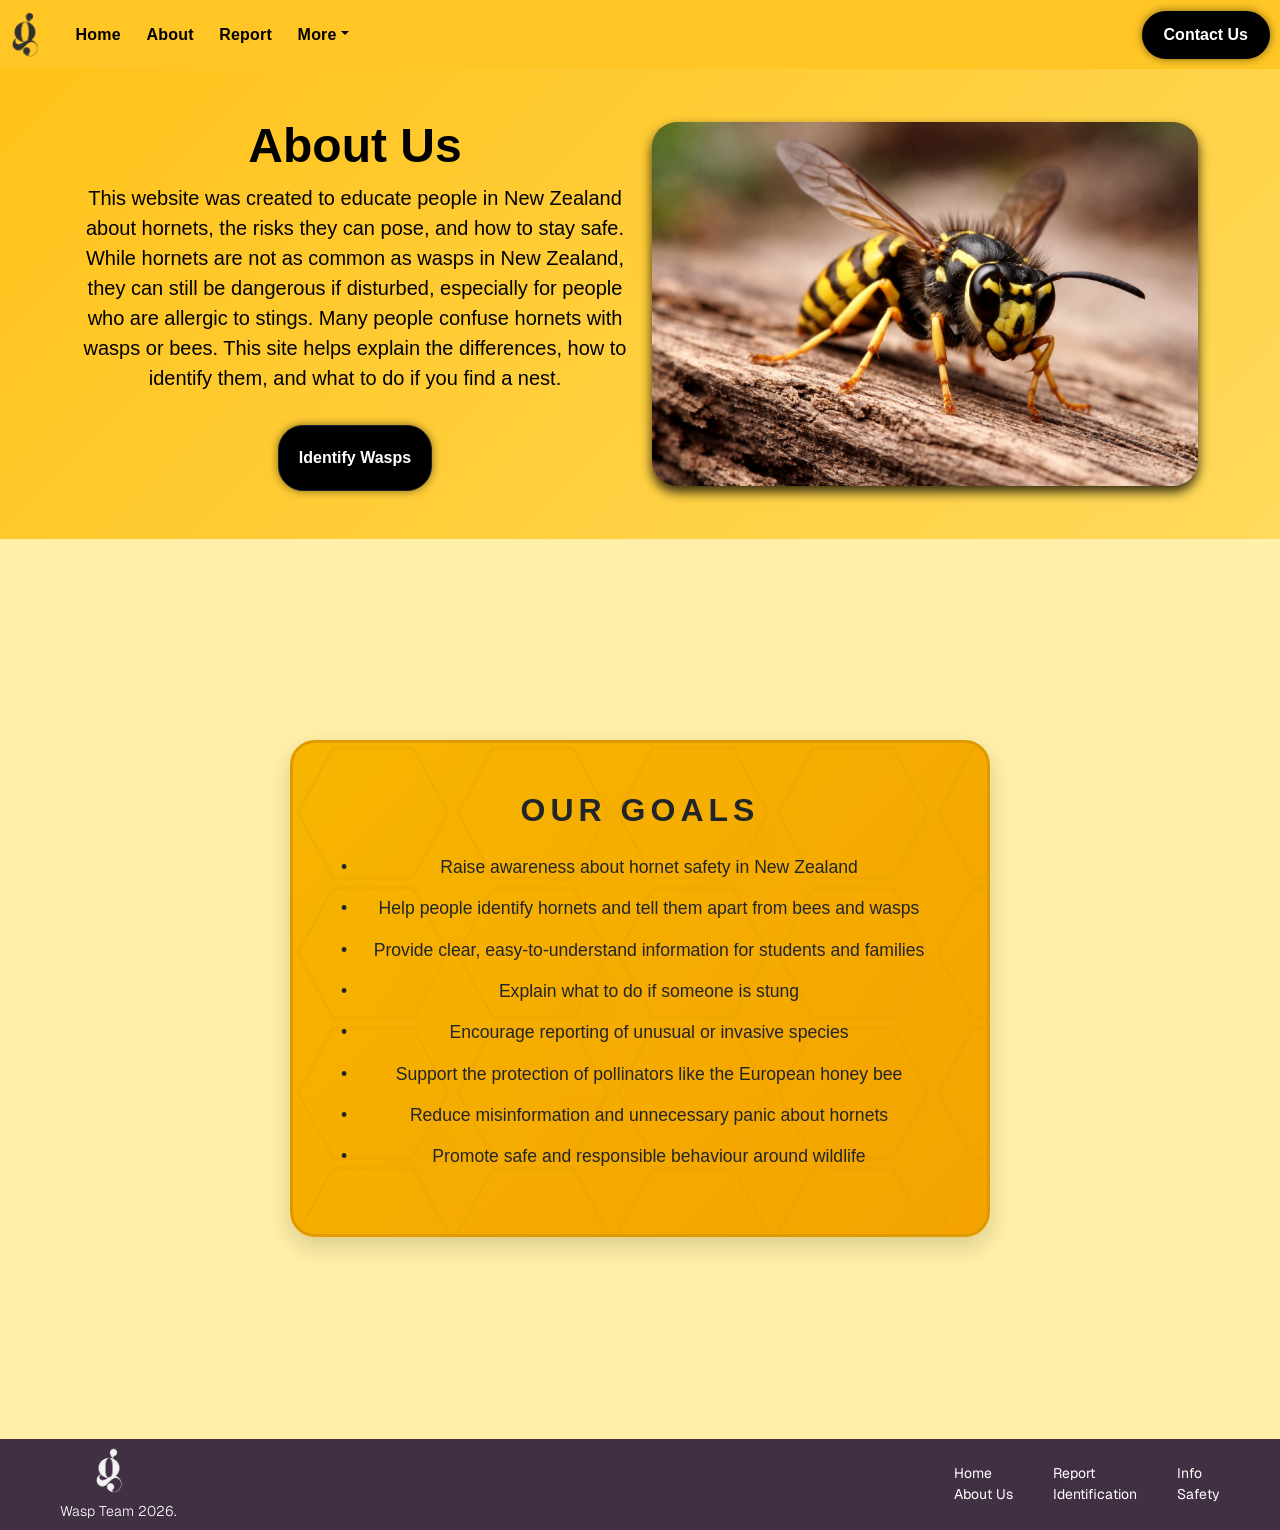
==== about.html @ 8cf7815a "basic shadow on buttons fix shadow on logo" ====
<!DOCTYPE html>
<html lang="en">
<head>
    <meta charset="UTF-8">
    <meta name="viewport" content="width=device-width, initial-scale=1.0">
    <title>Wasp Team</title>

    <link href="https://cdn.jsdelivr.net/npm/bootstrap@5.3.3/dist/css/bootstrap.min.css" rel="stylesheet">
    <link rel="stylesheet" href="stylesheet.css">

</head>
<body class="index-body">
    <!-- nav -->
    <nav class="navbar navbar-expand-lg navbar-light">
        <a class="bannerbee" href="#">
            <img src="Images/Hornet-Logo-Black.png" width="50" height="50" class="d-inline-block align-text-top me-2">
        </a>

            <button class="navbar-toggler" type="button" data-bs-toggle="collapse"
            data-bs-target="#navbarContent" aria-controls="navbarContent"
            aria-expanded="false" aria-label="Toggle navigation">
            <span class="navbar-toggler-icon"></span>
            </button>

        <div class="collapse navbar-collapse" id="navbarContent">
            <ul class="navbar-nav me-auto mb-2 mb-lg-0">
            <li class="nav-item"><a class="nav-link active" href="index.html">Home</a></li>
            <li class="nav-item"><a class="nav-link" href="about.html">About</a></li>
            <li class="nav-item"><a class="nav-link" href="report-page.html">Report</a></li>
            <li class="nav-item dropdown">
            <li class="nav-item dropdown custom-dropdown">
            <a class="nav-link dropdown-toggle" href="#" role="button" data-bs-toggle="dropdown">More</a>
            <div class="dropdown-menu custom-menu">
                <a class="dropdown-item" href="identification.html">Identification</a>
                <a class="dropdown-item" href="Why_they_are_harmful.html">Why They're Harmful</a>
                <a class="dropdown-item" href="safety-page.html">Safety</a>
            </div>
            </li>
            </ul>
            <form class="d-flex">
                <button class="btn contact-btn contactbutton" type="submit">Contact Us</button>
            </form>
        </div>
    </nav>
    <!-- nav -->
       <section class="hero-banner py-5" style="background-color: #FFC219; color: #000;">
        <div class="container">
            <div class="row align-items-center">
                <!-- Info on the left -->
                <div class="col-md-6 mb-4 mb-md-0">
                    <h1 class="display-5 fw-bold welcometext">About Us</h1>
                    <p class="lead">This website was created to educate people in New Zealand about hornets, the risks they can pose, and how to stay safe. While hornets are not as common as wasps in New Zealand, they can still be dangerous if disturbed, especially for people who are allergic to stings.
Many people confuse hornets with wasps or bees. This site helps explain the differences, how to identify them, and what to do if you find a nest.</p>
                    <button class="btn btn-dark mt-3 aboutus-text">Identify Wasps</button>
                </div>
                <!-- Image on the right -->
                <div class="col-md-6 text-center bannerbee-image">
                    <img src="Images/aboutbee.png" alt="Wasp Team Logo" class="img-fluid">
                </div>
            </div>
        </div>
    </section>

    <!-- goals -->
     <div class="container d-flex justify-content-center align-items-center min-vh-100">
  <div class="goals-card text-center p-5">

    <h2 class="fw-bold mb-4 goals-title">OUR GOALS</h2>

    <ul class="list-unstyled goals-list">
      <li>Raise awareness about hornet safety in New Zealand</li>
      <li>Help people identify hornets and tell them apart from bees and wasps</li>
      <li>Provide clear, easy-to-understand information for students and families</li>
      <li>Explain what to do if someone is stung</li>
      <li>Encourage reporting of unusual or invasive species</li>
      <li>Support the protection of pollinators like the European honey bee</li>
      <li>Reduce misinformation and unnecessary panic about hornets</li>
      <li>Promote safe and responsible behaviour around wildlife</li>
    </ul>

  </div>
</div>
<!-- goals -->

    <!-- Footer Section -->
    <footer id="footer-trial-1" class="text-white py-2 container-fluid">
        <div class="row align-items-center px-5">
            <!-- Logo and copyright -->
            <div class="col-12 col-md-auto mb-3 mb-md-0 d-flex flex-column align-items-center align-items-md-start">
                <a href="#"><img src="Images/Hornet-Logo-White.png" alt="Logo" class="footer-logo mb-1 mx-4" style="height: 50px;"></a>
                <p class="mb-0 small fw-light text-center text-md-start">Wasp Team 2026.</p>
            </div>

            <!-- Spacer for layout on medium+ screens -->
            <div class="col-md d-none d-md-block"></div>
            <!-- Footer navigation links -->
            <div class="col-12 col-md-auto">
                <div class="d-flex flex-column flex-md-row gap-md-3">
                    <!-- First group of links -->
                    <hr class="w-100 d-md-none border-light opacity-50 my-2">
                    <div class="border-md-start ps-md-4 py-md-1">
                        <a href="#" class="d-block text-decoration-none text-white small">Home</a>
                        <a href="#" class="d-block text-decoration-none text-white small">About Us</a>
                    </div>
                    <!-- Second group of links -->
                    <hr class="w-100 d-md-none border-light opacity-50 my-2">
                    <div class="border-md-start ps-md-4 py-md-1">
                        <a href="#" class="d-block text-decoration-none text-white small">Report</a>
                        <a href="#" class="d-block text-decoration-none text-white small">Identification</a>
                    </div>
                    <!-- Third group of links -->
                    <hr class="w-100 d-md-none border-light opacity-50 my-2">
                    <div class="border-md-start ps-md-4 py-md-1">
                        <a href="#" class="d-block text-decoration-none text-white small">Info</a>
                        <a href="#" class="d-block text-decoration-none text-white small">Safety</a>
                    </div>
                    <hr class="w-100 d-md-none border-light opacity-50 mt-2">
                </div>
            </div>
        </div>
    </footer>
    <!-- Bootstrap JS Bundle CDN -->
    <script src="https://cdn.jsdelivr.net/npm/bootstrap@5.3.3/dist/js/bootstrap.bundle.min.js"></script>
</body>
</html>
---- stylesheet.css ----
@import url('https://fonts.googleapis.com/css2?family=Lalezar&display=swap');
@import url('https://fonts.googleapis.com/css2?family=Geist:wght@100..900&family=Lalezar&display=swap');



/* Nav Trialing */
#nav-trial-1 {
  background: #FFC219;
  font-family: "Lalezar", sans-serif;
}

#footer-trial-1 {
  background: #413043;
  font-family: "Geist", sans-serif;
}



/* Navbar CSS */

#nav {
  background-color: #FFC219;
}


.honeycomb-bg {
  background-color: #ffc400;
  background-image: url("/Images/Repeating-honeycomb.png");
  background-repeat: repeat;
  background-size: 400px;
}

#quicklinks {
  background-color: #413043;
}

#quicklinks a {
  transition: color 0.3s;
}

#quicklinks a:hover {
  color: #FFC219 !important;
}


.navbar {
  background-color: transparent !important;
}


/* Navbar links */
.navbar .nav-link {
  color: rgb(0, 0, 0) !important;
  font-weight: 800;
  font-size: 1rem;       /* smaller text */
  letter-spacing: 0.2px;
  margin-left: 0.6rem; /* space between links */
  padding: 0.5rem 3rem;
  border-radius: 0.8rem; /* rounded corners for background */
  transition: background-color 0.5s;
}

/* Hover effect: background only */
.navbar .nav-link:hover {
    background-color: #000000; /* yellow background on hover */
    color: #ffffff; /* text color change for contrast */
}

.navbar .nav-link:hover {
  color: #ffffff !important;
}

.contact-btn {
  background-color: #000;
  color: #fff;
  font-weight: 600;
  border: 2px solid #000;
  border-radius: 8px;
  padding: 6px 16px;
  transition: all 0.3s ease;
  margin-right: 10px;
}

 .contact-btn:hover {
  background-color: #2f2f2f;
  color: #ffffff;
}


/* Dropdown container */
.custom-menu {
  background-color: #2f2f2f;
  border: none;
  border-radius: 12px;
  padding: 15px 0;
  min-width: 180px;
  margin-top: 10px;
  box-shadow: 0 8px 20px rgba(0,0,0,0.3);
  overflow: hidden;
}

/* Top "INFO" tab */
.dropdown-header-box {
  background-color: #2f2f2f;
  color: #ccc;
  font-weight: 700;
  letter-spacing: 3px;
  text-align: center;
  padding: 10px;
  border-bottom: 1px solid rgba(255,255,255,0.1);
}

/* Items */
.custom-menu .dropdown-item {
  color: #eee;
  font-size: 20px;
  padding: 10px 20px;
  transition: all 0.2s ease;
}

/* Hover effect */
.custom-menu .dropdown-item:hover {
  background-color: transparent;
  color: #FFC219; /* your yellow */
  transform: translateX(5px);
}


/* Footer CSS */

#footer-main {
  background: #413043;
  font-family: "Geist", sans-serif;
}

.footer-button {
  transition: 0.3s;
}

.footer-button:hover {
  background-color: #413043;
  transition: 0.3s;
  border-radius: 20px;
}

/* Homepage */

.title-box {
  background: #ffc629;
  border-radius: 40px;
  padding: 12px 30px;
  font-weight: bold;
  letter-spacing: 3px;
  display: inline-block;
}

.info-card {
  background: #f4b400;
  border-radius: 40px;
  padding: 20px;
  width: 220px;
  text-align: center;
  position: absolute;
}


/* Positioning cards */
.card-left {
  top: 60px;
  left: -40px;
}

.card-right {
  top: 60px;
  right: -40px;
}

.card-bottom {
  bottom: -40px;
  left: 50%;
  transform: translateX(-50%);
}

.img-text {
  position: absolute;
  top: 50%;
  left: 50%;
  transform: translate(-50%, -50%);
  font-size: 20px;
  color: #333;
}

/* New styles for hero banner */
.hero-banner {
  background-color: #f8f9fa; /* Light background for the hero section */
  text-align: center;
  padding: 50px 0;
}

/* Button styles */
.btn-warning {
  background-color: #FFC219;
  border-color: #FFC219;
}

.btn-warning:hover {
  background-color: #e0a800; /* Darker shade on hover */
  border-color: #e0a800;
}

.index-body {
  background-color: #ffefa8; 
}
.buttons{
  background-color: #ffefa8; 
}

.custom-btn {
  margin: 0px;
  background-color: #ffcc3f; 
  border: 5px solid #ffe38e; /*border */
  padding: 50px 80px;
  
  font-weight: 800; /* bolder text */
  font-size: 30px;
  color: #363636;

  border-radius: 40px;
  cursor: pointer;

  /* simple shadow (not shiny) */
  box-shadow: 0 4px 8px rgba(0, 0, 0, 0.15);

  transition: all 0.3s ease;
}

.custom-btn:hover {
  background-color: #ffba25;
  transform: translateY(-10px);
}

.custom-btn:active {
  transform: translateY(1px);
  box-shadow: 0 2px 4px rgba(0, 0, 0, 0.2);
}
.img-text {
  position: absolute;
  top: 50%;
  left: 50%;
  transform: translate(-50%, -50%);
  font-size: 20px;
  color: #333;
}



/* Report Page */
.report-page-button {
  background-color: #000000;
  border-radius: 15px;
  color: white;
  font-family: "Lalezar", sans-serif;
  transition: 0.7s;
}

.report-page-button:hover {
  transform: translateY(-10px);
  transition: 0.7s;
}

.report-button-link {
  text-decoration: none;
}



/* Identification Page */
.indentification-box{
  background-color: #FFC219;
  border-radius: 30px;
  border: solid, black;
}

.indentification-img {
    max-width: 500px; /* adjust as needed */
    width: 100%; /* scale down on smaller screens */
    height: auto;
    display: block;
    margin-left: auto;
    margin-right: auto;
    border-radius: 8px; /* optional, keeps images rounded */
}

/* HERO */
.hero-banner {
    background: linear-gradient(135deg, #FFC219, #ffda5c);
}

.hero-banner h1 {
  font-weight: 800;
}

.hero-banner button:hover {
  transform: translateY(-2px);
  transition: 0.3s;
}

/* BUTTONS */
.custom-btn {
  border-radius: 70px;
  padding: 70px 100px;
  border: 5px solid rgb(255, 234, 116);
  background: rgb(255, 208, 0);
  font-weight: 600;
  transition: 0.3s;
}

.custom-btn:hover {
  background: black;
  color: white;
  border: #f8f9fa;
  transform: scale(1.05);
}

/* TITLE BOX BASIC INFO*/
.title-box {
  display: inline-block;
  border: 7px solid rgb(255, 234, 116);
  padding: 15px 30px;
  font-weight: bold;
  letter-spacing: 2px;
  font-size: 30px;
  box-shadow: 0 4px 8px rgba(0, 0, 0, 0.15);
}

/* MAIN IMAGE */
/* MAIN IMAGE CONTAINER */
.main-box {
  position: relative;
  margin-bottom: 60px; /* space from history section */
}

/* IMAGE ITSELF */
.main-box img {
  width: 100%;
  max-width: 1000px; /* controls how big it gets */
  height: auto;
  border-radius: 30px;
  transition: 0.4s;
}

/* HOVER EFFECT */
.main-box img:hover {
  transform: scale(1.05);
}

.main-box img:hover {
    transform: scale(1.1);
}

/* HISTORY SECTION */
.history-img {
    border-radius: 20px;
    transition: 0.4s;
}

.history-img:hover {
  transform: scale(1.03);
}




.report-page-info-pill {
  background-color: #F4C645;
  border-radius: 15px;
  border: 2px solid black;
}


.bannerbee-image img {
  filter: drop-shadow(0 6px 6px rgba(0, 0, 0, 0.8));
  border-radius: 25px;
}

.navbar {
  background-color: #ffc625 !important; /* your yellow */
}


/* Navbar links */
.navbar .nav-link {
  color: rgb(0, 0, 0) !important;
  font-weight: 800;
  font-size: 1rem;       /* smaller text */
  letter-spacing: 0.2px;
  margin-left: 0.6rem; /* space between links */
  padding: 0.5rem 3rem;
  border-radius: 0.8rem; /* rounded corners for background */
  transition: background-color 0.5s;
}

/* Hover effect: background only */
.navbar .nav-link:hover {
    background-color: #000000; /* black background on hover */
    color: #ffffff; /* text color change for contrast */
}

.navbar .nav-link:hover {
  color: #ffffff !important;
}

.contact-btn {
  background-color: #000;
  color: #fff;
  font-weight: 600;
  border: 2px solid #000;
  border-radius: 8px;
  padding: 6px 16px;
  transition: all 0.3s ease;
  margin-right: 10px;
}

 .contact-btn:hover {
  background-color: #2f2f2f;
  color: #ffffff;
}


/* Dropdown container */
.custom-menu {
  background-color: #2f2f2f;
  border: none;
  border-radius: 12px;
  padding: 15px 0;
  min-width: 180px;
  margin-top: 10px;
  box-shadow: 0 8px 20px rgba(0,0,0,0.3);
  overflow: hidden;
}

/* Top "INFO" tab */
.dropdown-header-box {
  background-color: #2f2f2f;
  color: #ccc;
  font-weight: 700;
  letter-spacing: 3px;
  text-align: center;
  padding: 10px;
  border-bottom: 1px solid rgba(255,255,255,0.1);
}

/* Items */
.custom-menu .dropdown-item {
  color: #eee;
  font-size: 20px;
  padding: 10px 20px;
  transition: all 0.2s ease;
}

/* Hover effect */
.custom-menu .dropdown-item:hover {
  background-color: transparent;
  color: #FFC219; /* your yellow */
  transform: translateX(5px);
}


.aboutus-text {
  font-weight: 700;
  background-color: rgb(0, 0, 0);
  border-radius: 25px;
  padding: 20px;
  box-shadow: 0 0px 8px rgba(0, 0, 0, 0.5);

}
.aboutus-text:hover {
  background-color: rgb(0, 0, 0);
  color: #FFC219;
  transform: scale(1.05);
}


.contactbutton{
  font-weight: 700;
  background-color: rgb(0, 0, 0);
  border-radius: 25px;
  padding: 10px 20px;
  box-shadow: 0 0px 8px rgba(0, 0, 0, 0.5);
} 
.contactbutton:hover{
  background-color: rgb(0, 0, 0);
  color: #FFC219;
  transform: scale(1.05);
} 


.readmorebtn {
  font-weight: 700;
  background-color: rgb(255, 196, 0);
  border-radius: 10px;
  padding: 10px 20px;
  transition: 0.3s;
} 
.readmorebtn:hover{
  background-color: rgb(0, 0, 0);
  border: #000;
  color: #ffffff;
  transform: translateX(-5px);
  transition: 0.3s;
} 

body {
  background-color: #e6e6e6;
  font-family: Arial, sans-serif;
}

.goals-card {
  background: linear-gradient(135deg, #f7b500, #f4a300);
  border-radius: 25px;
  max-width: 700px;
  width: 100%;
  position: relative;
  overflow: hidden;

  border: 3px solid #e09a00;
  box-shadow: 0 10px 25px rgba(0,0,0,0.15);

  transition: all 0.3s ease;
}

.goals-card:hover {
  transform: scale(1.04);
  box-shadow: 0 18px 40px rgba(0,0,0,0.25);
}

/* Title */
.goals-title {
  letter-spacing: 5px;
}

/* List */
.goals-list li {
  margin-bottom: 15px;
  font-size: 1.1rem;
  position: relative;
  padding-left: 18px;
}

.goals-list li::before {
  content: "•";
  position: absolute;
  left: 0;
}

/* ===== HONEYCOMB BACKGROUND ===== */
.goals-card::before {
  content: "";
  position: absolute;
  inset: 0;
  pointer-events: none;

  background-image: url("data:image/svg+xml,%3Csvg width='160' height='140' viewBox='0 0 160 140' xmlns='http://www.w3.org/2000/svg'%3E%3Cpolygon points='40,5 120,5 155,70 120,135 40,135 5,70' fill='none' stroke='%23e09a00' stroke-width='3'/%3E%3Cpolygon points='40,5 120,5 155,70 120,135 40,135 5,70' fill='%23e09a00' opacity='0.15' transform='translate(80,70) scale(0.8)'/%3E%3C/svg%3E");

  background-size: 160px 140px;
  opacity: 0.25;
}

/* Slight hover enhancement */
.goals-card:hover::before {
  opacity: 0.4;
}
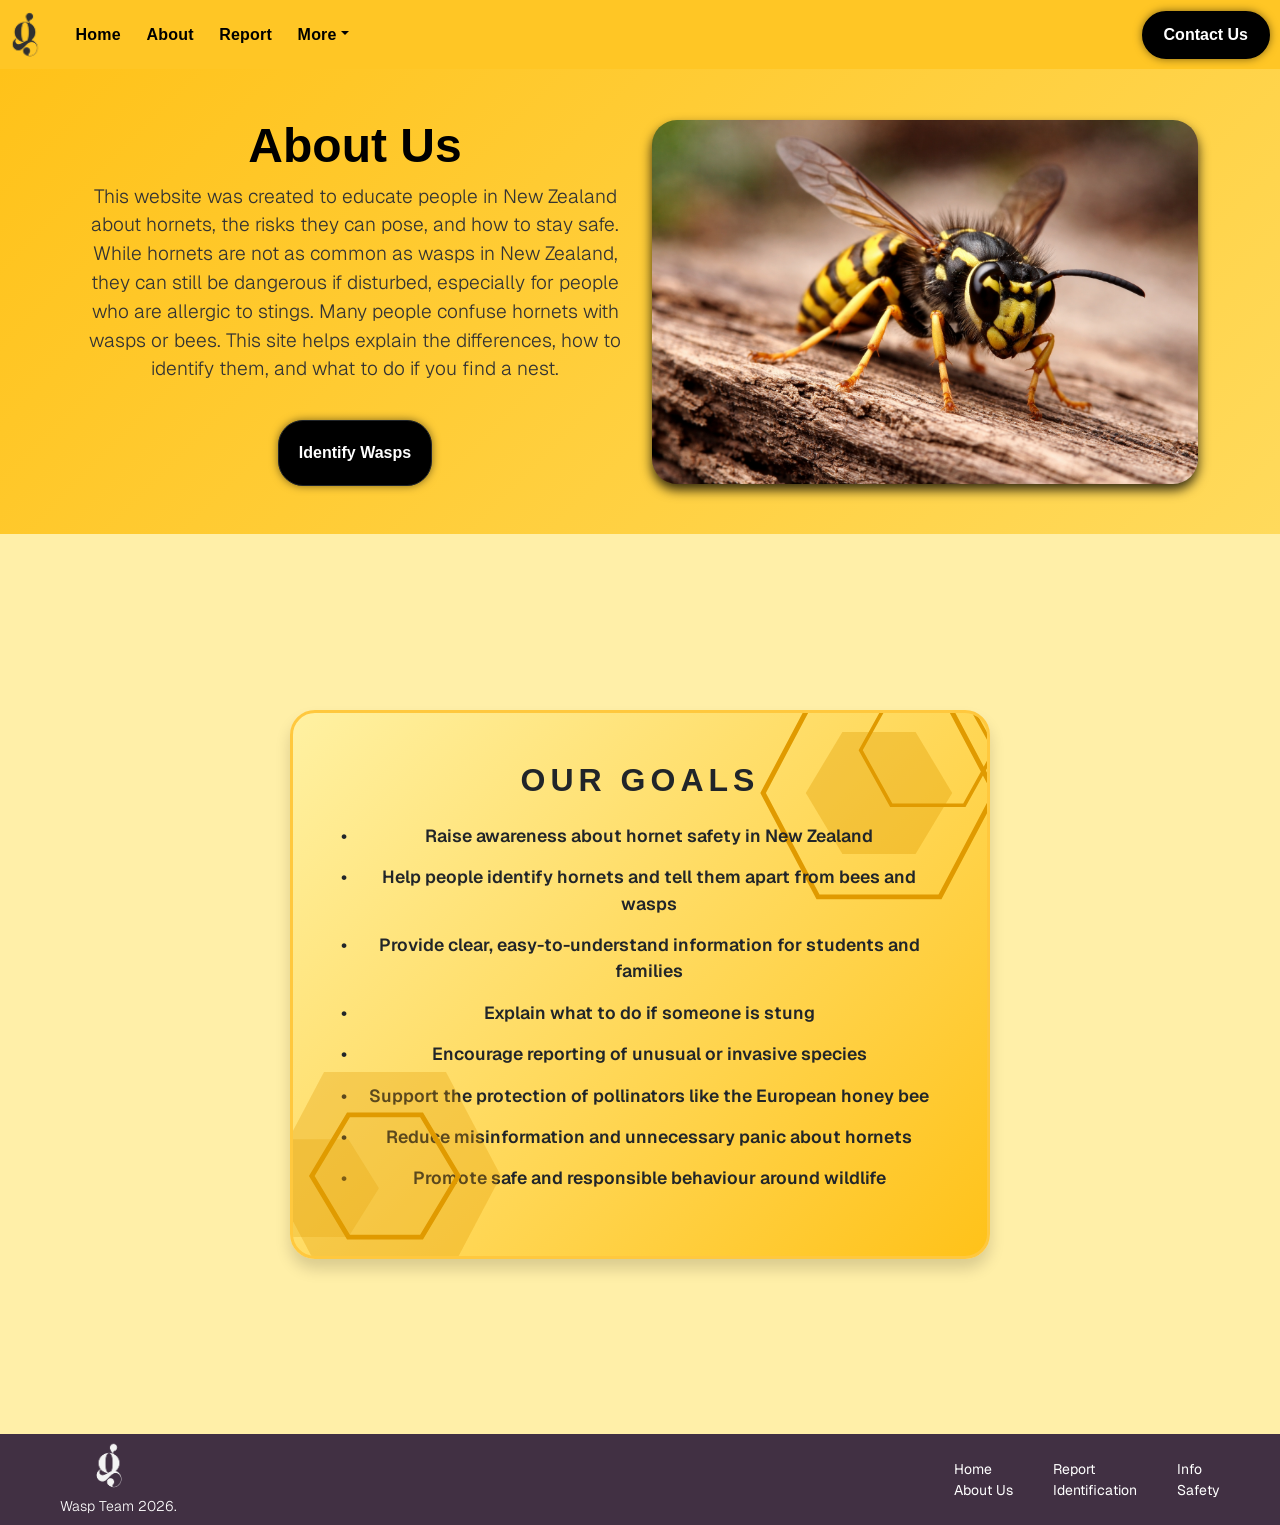
==== commit a46692cd: "about me link identify wasp button, is linked to identification.html, changed form on report buttons" ====
--- a/about.html
+++ b/about.html
@@ -51,7 +51,7 @@
                     <h1 class="display-5 fw-bold welcometext">About Us</h1>
                     <p class="lead">This website was created to educate people in New Zealand about hornets, the risks they can pose, and how to stay safe. While hornets are not as common as wasps in New Zealand, they can still be dangerous if disturbed, especially for people who are allergic to stings.
 Many people confuse hornets with wasps or bees. This site helps explain the differences, how to identify them, and what to do if you find a nest.</p>
-                    <button class="btn btn-dark mt-3 aboutus-text">Identify Wasps</button>
+                    <a href="identification.html" class="btn btn-dark mt-3 aboutus-text">Identify Wasps</a>
                 </div>
                 <!-- Image on the right -->
                 <div class="col-md-6 text-center bannerbee-image">
--- a/stylesheet.css
+++ b/stylesheet.css
@@ -1,6 +1,5 @@
 @import url('https://fonts.googleapis.com/css2?family=Lalezar&display=swap');
 @import url('https://fonts.googleapis.com/css2?family=Geist:wght@100..900&family=Lalezar&display=swap');
-
 
 
 /* Nav Trialing */
@@ -69,7 +68,12 @@
 .navbar .nav-link:hover {
   color: #ffffff !important;
 }
-
+.lead {
+  font-size: 1.2rem;
+  color: #333;
+  margin-bottom: 20px;
+  font-family: "Geist", sans-serif;
+}
 .contact-btn {
   background-color: #000;
   color: #fff;
@@ -215,34 +219,7 @@
   background-color: #ffefa8; 
 }
 
-.custom-btn {
-  margin: 0px;
-  background-color: #ffcc3f; 
-  border: 5px solid #ffe38e; /*border */
-  padding: 50px 80px;
-  
-  font-weight: 800; /* bolder text */
-  font-size: 30px;
-  color: #363636;
-
-  border-radius: 40px;
-  cursor: pointer;
-
-  /* simple shadow (not shiny) */
-  box-shadow: 0 4px 8px rgba(0, 0, 0, 0.15);
-
-  transition: all 0.3s ease;
-}
-
-.custom-btn:hover {
-  background-color: #ffba25;
-  transform: translateY(-10px);
-}
-
-.custom-btn:active {
-  transform: translateY(1px);
-  box-shadow: 0 2px 4px rgba(0, 0, 0, 0.2);
-}
+
 .img-text {
   position: absolute;
   top: 50%;
@@ -307,19 +284,30 @@
 
 /* BUTTONS */
 .custom-btn {
-  border-radius: 70px;
-  padding: 70px 100px;
-  border: 5px solid rgb(255, 234, 116);
-  background: rgb(255, 208, 0);
-  font-weight: 600;
-  transition: 0.3s;
+  margin: 0px;
+  background-color: #ffcc3f; 
+  border: 5px solid #ffe38e; /*border */
+  padding: 80px 120px;
+  
+  font-weight: 800; /* bolder text */
+  font-size: 30px;
+  color: #363636;
+
+  border-radius: 60px;
+  cursor: pointer;
+
+  /* simple shadow (not shiny) */
+  box-shadow: 0 4px 12px rgba(0, 0, 0, 0.2); 
+
+  transition: background-color 0.3s ease, color 0.3s ease, border 0.3s ease, transform 0.3s ease; /* Smooth transitions for everything */
 }
 
 .custom-btn:hover {
   background: black;
   color: white;
-  border: #f8f9fa;
-  transform: scale(1.05);
+  border: 5px solid #000000; /* Added border width for consistency */
+  transform: translateY(-10px); /* Added translateY effect */
+  transition: background-color 0.3s ease, color 0.3s ease, border 0.3s ease, transform 0.3s ease; /* hover is smooth */
 }
 
 /* TITLE BOX BASIC INFO*/
@@ -376,7 +364,6 @@
   border-radius: 15px;
   border: 2px solid black;
 }
-
 
 .bannerbee-image img {
   filter: drop-shadow(0 6px 6px rgba(0, 0, 0, 0.8));
@@ -516,15 +503,15 @@
 }
 
 .goals-card {
-  background: linear-gradient(135deg, #f7b500, #f4a300);
+  background: linear-gradient(135deg, #fff1a2, #FFC219);
   border-radius: 25px;
   max-width: 700px;
   width: 100%;
   position: relative;
   overflow: hidden;
 
-  border: 3px solid #e09a00;
-  box-shadow: 0 10px 25px rgba(0,0,0,0.15);
+  border: 3px solid #ffc83e;
+  box-shadow: 0 10px 15px rgba(0,0,0,0.15);
 
   transition: all 0.3s ease;
 }
@@ -537,6 +524,7 @@
 /* Title */
 .goals-title {
   letter-spacing: 5px;
+  font-family: lalezar, sans-serif;
 }
 
 /* List */
@@ -545,6 +533,8 @@
   font-size: 1.1rem;
   position: relative;
   padding-left: 18px;
+  font-family: "Geist", sans-serif;
+  font-weight: 600;
 }
 
 .goals-list li::before {
@@ -553,20 +543,69 @@
   left: 0;
 }
 
-/* ===== HONEYCOMB BACKGROUND ===== */
-.goals-card::before {
+/* ===== CORNER HONEYCOMBS ===== */
+.goals-card::before,
+.goals-card::after {
   content: "";
   position: absolute;
-  inset: 0;
+  width: 260px;
+  height: 220px;
   pointer-events: none;
-
-  background-image: url("data:image/svg+xml,%3Csvg width='160' height='140' viewBox='0 0 160 140' xmlns='http://www.w3.org/2000/svg'%3E%3Cpolygon points='40,5 120,5 155,70 120,135 40,135 5,70' fill='none' stroke='%23e09a00' stroke-width='3'/%3E%3Cpolygon points='40,5 120,5 155,70 120,135 40,135 5,70' fill='%23e09a00' opacity='0.15' transform='translate(80,70) scale(0.8)'/%3E%3C/svg%3E");
-
-  background-size: 160px 140px;
-  opacity: 0.25;
-}
-
-/* Slight hover enhancement */
-.goals-card:hover::before {
-  opacity: 0.4;
-}+  background-repeat: no-repeat;
+}
+
+/* TOP RIGHT */
+.goals-card::before {
+  top: -30px;
+  right: -30px;
+
+  background-image: url("data:image/svg+xml,%3Csvg viewBox='0 0 200 180' xmlns='http://www.w3.org/2000/svg'%3E%3Cpolygon points='50,5 150,5 195,90 150,175 50,175 5,90' fill='none' stroke='%23ffb700' stroke-width='4'/%3E%3Cpolygon points='70,40 130,40 160,90 130,140 70,140 40,90' fill='%23ffcc00' opacity='0.4'/%3E%3Cpolygon points='110,10 170,10 195,55 170,100 110,100 85,55' fill='none' stroke='%23ffb700' stroke-width='3'/%3E%3C/svg%3E");
+}
+
+/* BOTTOM LEFT */
+.goals-card::after {
+  bottom: -30px;
+  left: -30px;
+
+  background-image: url("data:image/svg+xml,%3Csvg viewBox='0 0 200 180' xmlns='http://www.w3.org/2000/svg'%3E%3Cpolygon points='50,5 150,5 195,90 150,175 50,175 5,90' fill='%23ffcc00' opacity='0.35'/%3E%3Cpolygon points='70,40 130,40 160,90 130,140 70,140 40,90' fill='none' stroke='%23ffb700' stroke-width='4'/%3E%3Cpolygon points='20,60 70,60 95,100 70,140 20,140 -5,100' fill='%23ffd60a' opacity='0.3'/%3E%3C/svg%3E");
+}
+
+/* subtle hover animation */
+.goals-card:hover::before,
+.goals-card:hover::after {
+  transform: scale(1.05);
+  transition: transform 0.3s ease;
+}
+/* ===== CORNER HONEYCOMBS ===== */
+.goals-card::before,
+.goals-card::after {
+  content: "";
+  position: absolute;
+  width: 260px;
+  height: 220px;
+  pointer-events: none;
+  background-repeat: no-repeat;
+}
+
+/* TOP RIGHT */
+.goals-card::before {
+  top: -30px;
+  right: -30px;
+  transition: transform 0.3s ease;
+  background-image: url("data:image/svg+xml,%3Csvg viewBox='0 0 200 180' xmlns='http://www.w3.org/2000/svg'%3E%3C!-- Outline hex --%3E%3Cpolygon points='50,5 150,5 195,90 150,175 50,175 5,90' fill='none' stroke='%23e09a00' stroke-width='4'/%3E%3C!-- Filled hex --%3E%3Cpolygon points='70,40 130,40 160,90 130,140 70,140 40,90' fill='%23e09a00' opacity='0.35'/%3E%3C!-- Small outline --%3E%3Cpolygon points='110,10 170,10 195,55 170,100 110,100 85,55' fill='none' stroke='%23e09a00' stroke-width='3'/%3E%3C/svg%3E");
+}
+
+/* BOTTOM LEFT */
+.goals-card::after {
+  bottom: -30px;
+  left: -30px;
+
+  background-image: url("data:image/svg+xml,%3Csvg viewBox='0 0 200 180' xmlns='http://www.w3.org/2000/svg'%3E%3C!-- Filled hex --%3E%3Cpolygon points='50,5 150,5 195,90 150,175 50,175 5,90' fill='%23e09a00' opacity='0.3'/%3E%3C!-- Outline hex --%3E%3Cpolygon points='70,40 130,40 160,90 130,140 70,140 40,90' fill='none' stroke='%23e09a00' stroke-width='4'/%3E%3C!-- Small filled --%3E%3Cpolygon points='20,60 70,60 95,100 70,140 20,140 -5,100' fill='%23e09a00' opacity='0.25'/%3E%3C/svg%3E");
+}
+
+/* subtle hover animation */
+.goals-card:hover::before,
+.goals-card:hover::after {
+  transform: scale(1.1);
+  transition: transform 0.3s ease;
+}
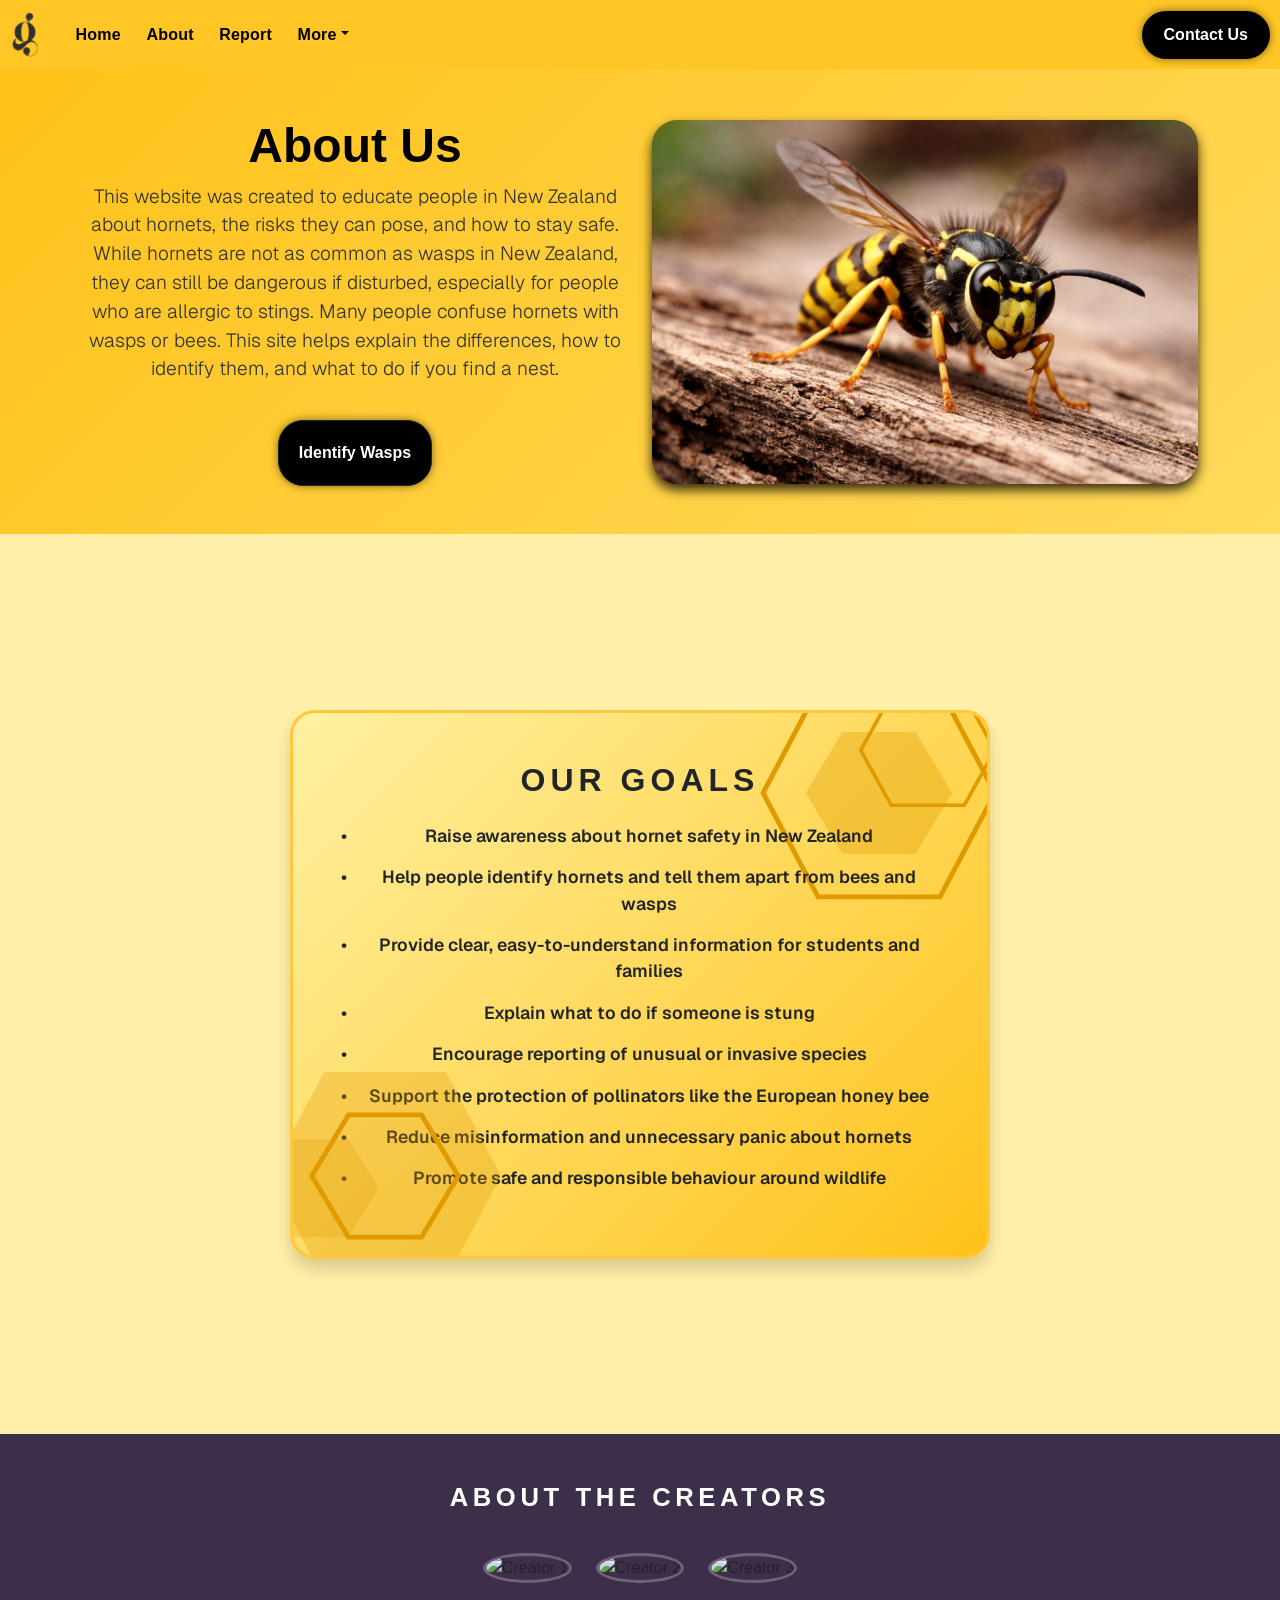
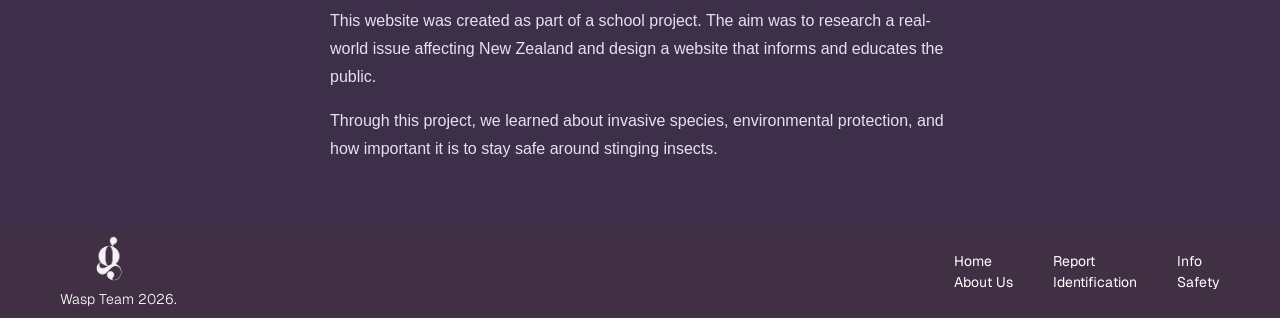
==== commit 48652f43: "about creators section done, just need to add pictures of us" ====
--- a/about.html
+++ b/about.html
@@ -81,6 +81,37 @@
   </div>
 </div>
 <!-- goals -->
+  <title>About the Creators</title>
+   <section class="creators-section">
+    <div class="container">
+
+      <h2 class="creators-title">About the Creators</h2>
+
+      <!-- Circular Images Row -->
+      <div class="row justify-content-center mb-4">
+        <div class="col-auto">
+          <img src="creator1.jpg" alt="Creator 1" class="creator-img" />
+        </div>
+        <div class="col-auto">
+          <img src="creator2.jpg" alt="Creator 2" class="creator-img" />
+        </div>
+        <div class="col-auto">
+          <img src="creator3.jpg" alt="Creator 3" class="creator-img" />
+        </div>
+      </div>
+
+      <!-- Description Text -->
+      <div class="row justify-content-center">
+        <div class="col-12 col-md-8">
+          <div class="creators-text">
+            <p>This website was created as part of a school project. The aim was to research a real-world issue affecting New Zealand and design a website that informs and educates the public.</p>
+            <p>Through this project, we learned about invasive species, environmental protection, and how important it is to stay safe around stinging insects.</p>
+          </div>
+        </div>
+      </div>
+
+    </div>
+  </section>
 
     <!-- Footer Section -->
     <footer id="footer-trial-1" class="text-white py-2 container-fluid">
--- a/stylesheet.css
+++ b/stylesheet.css
@@ -237,16 +237,35 @@
   border-radius: 15px;
   color: white;
   font-family: "Lalezar", sans-serif;
-  transition: 0.7s;
+  transition: all 0.3s ease;
+  text-decoration: none;
 }
 
 .report-page-button:hover {
-  transform: translateY(-10px);
-  transition: 0.7s;
+  transform: scale(1.05);
+  transition: all 0.3s ease;
 }
 
 .report-button-link {
   text-decoration: none;
+}
+
+.report-page-info-pill {
+  background-color: #F4C645;
+  border-radius: 15px;
+  border: 2px solid black;
+  transition: all 0.3s ease;
+}
+
+.report-page-info-pill:hover {
+  transform: scale(1.05);
+  box-shadow: 0 8px 20px rgba(0, 0, 0, 0.15);
+}
+
+.info-pill-icon {
+  display: flex;
+  justify-content: center;
+  align-items: center;
 }
 
 
@@ -278,7 +297,7 @@
 }
 
 .hero-banner button:hover {
-  transform: translateY(-2px);
+  transform: scale(1.05);
   transition: 0.3s;
 }
 
@@ -488,7 +507,9 @@
   border-radius: 10px;
   padding: 10px 20px;
   transition: 0.3s;
+  text-decoration: none;
 } 
+
 .readmorebtn:hover{
   background-color: rgb(0, 0, 0);
   border: #000;
@@ -609,3 +630,33 @@
   transform: scale(1.1);
   transition: transform 0.3s ease;
 }
+.creators-section {
+      background-color: #3d2e4a;
+      padding: 3rem 2rem;
+    }
+
+    .creators-title {
+      font-size: 1.6rem;
+      font-weight: 700;
+      letter-spacing: 0.18em;
+      text-transform: uppercase;
+      color: #ffffff;
+      text-align: center;
+      margin-bottom: 2.5rem;
+    }
+
+    .creator-img {
+      width: 110px;
+      height: 110px;
+      border-radius: 50%;
+      object-fit: cover;
+      border: 3px solid rgba(255, 255, 255, 0.25);
+    }
+
+    .creators-text {
+      color: #e8e0f0;
+      font-size: 1rem;
+      line-height: 1.75;
+      max-width: 620px;
+      margin: 0 auto;
+    }
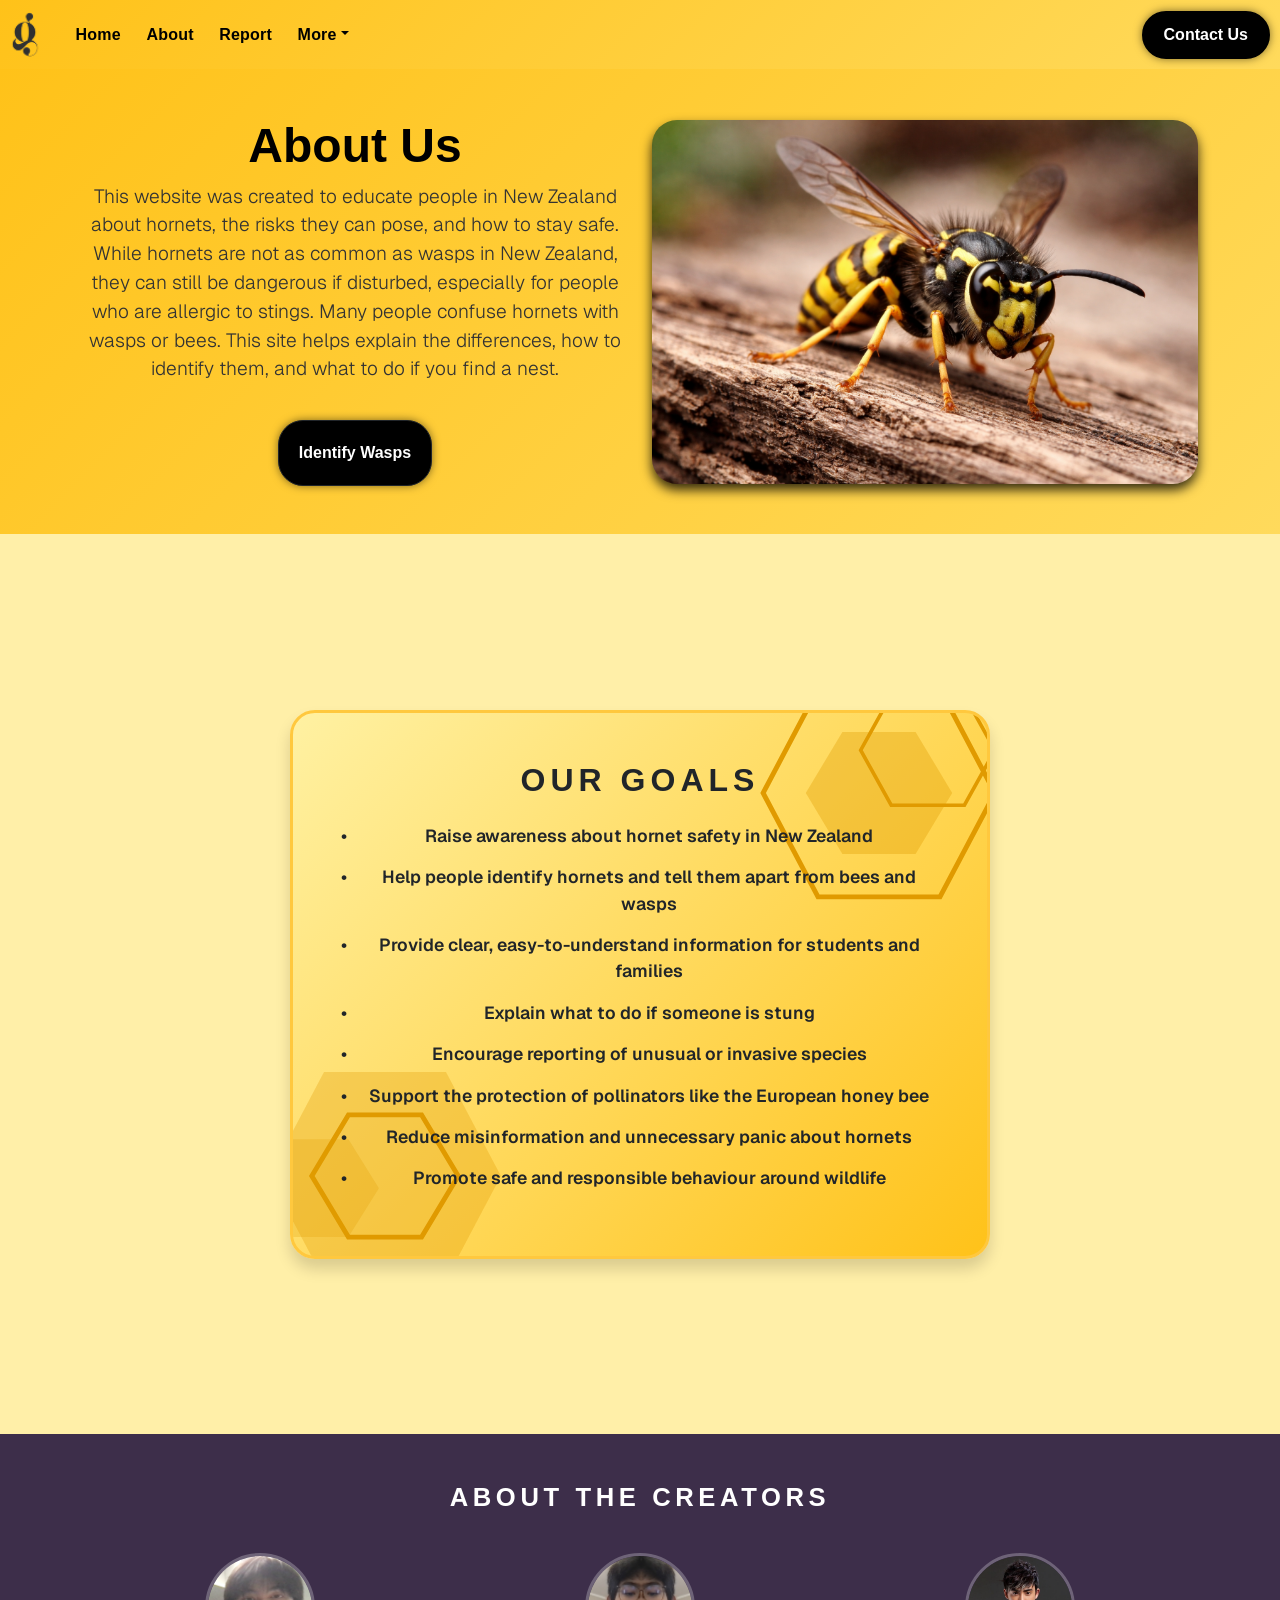
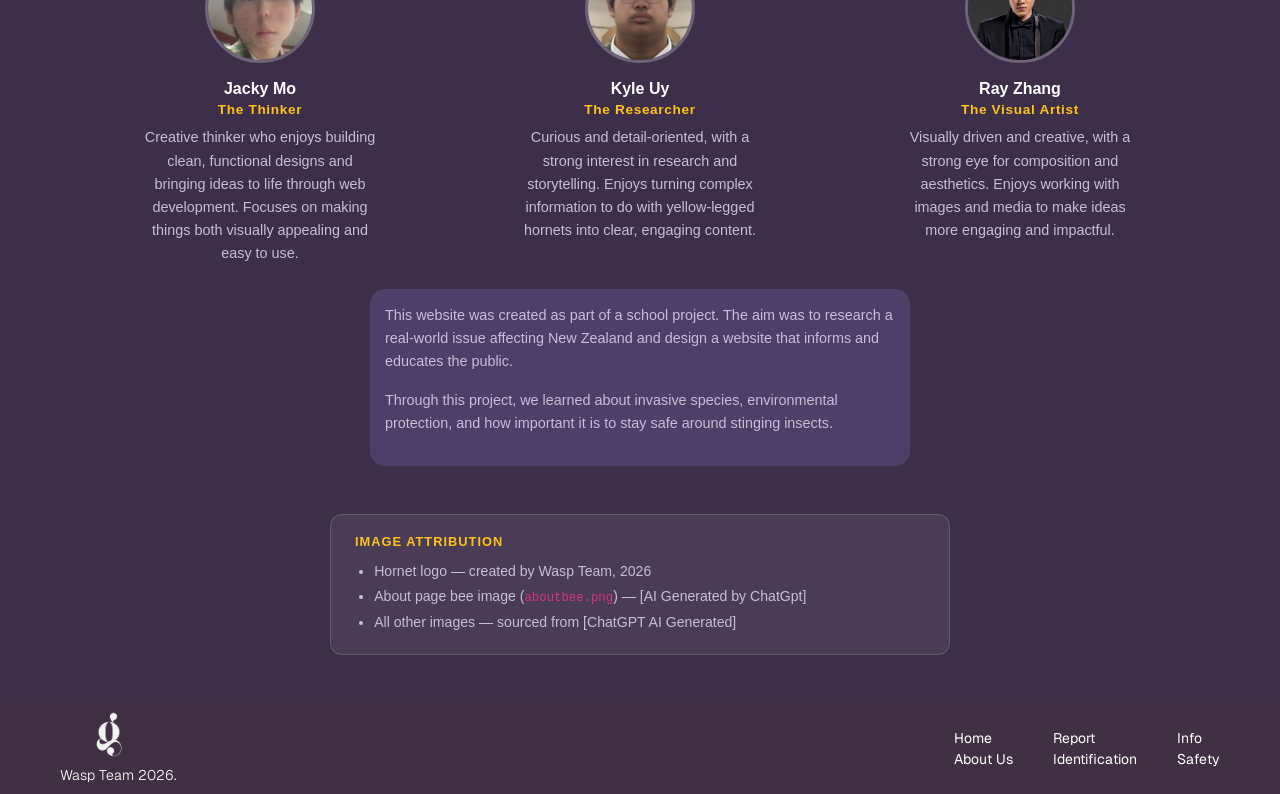
==== commit fe531f80: "changed bg color of about website section to differientiate it from about creators" ====
--- a/about.html
+++ b/about.html
@@ -83,32 +83,55 @@
 <!-- goals -->
   <title>About the Creators</title>
    <section class="creators-section">
-    <div class="container">
+  <div class="container">
 
-      <h2 class="creators-title">About the Creators</h2>
+    <h2 class="creators-title">About the Creators</h2>
 
-      <!-- Circular Images Row -->
-      <div class="row justify-content-center mb-4">
-        <div class="col-auto">
-          <img src="creator1.jpg" alt="Creator 1" class="creator-img" />
-        </div>
-        <div class="col-auto">
-          <img src="creator2.jpg" alt="Creator 2" class="creator-img" />
-        </div>
-        <div class="col-auto">
-          <img src="creator3.jpg" alt="Creator 3" class="creator-img" />
+    <!-- Creator cards -->
+    <div class="row justify-content-center g-4 mb-4">
+
+      <div class="col-12 col-sm-6 col-md-4 text-center">
+        <img src="Images/jackymo.png" alt="Jacky Mo" class="creator-img mb-3" />
+        <h5 class="creator-name">Jacky Mo</h5>
+        <p class="creator-role">The Thinker</p>
+        <p class="creator-bio">Creative thinker who enjoys building clean, functional designs and bringing ideas to life through web development. Focuses on making things both visually appealing and easy to use.</p>
+      </div>
+
+      <div class="col-12 col-sm-6 col-md-4 text-center">
+        <img src="Images/kyleuy.png" alt="Kyle Uy" class="creator-img mb-3" />
+        <h5 class="creator-name">Kyle Uy</h5>
+        <p class="creator-role">The Researcher</p>
+        <p class="creator-bio">Curious and detail-oriented, with a strong interest in research and storytelling. Enjoys turning complex information to do with yellow-legged hornets into clear, engaging content.</p>
+      </div>
+
+      <div class="col-12 col-sm-6 col-md-4 text-center">
+        <img src="Images/rayzhang.png" alt="Ray Zhang" class="creator-img mb-3" />
+        <h5 class="creator-name">Ray Zhang</h5>
+        <p class="creator-role">The Visual Artist</p>
+        <p class="creator-bio">Visually driven and creative, with a strong eye for composition and aesthetics. Enjoys working with images and media to make ideas more engaging and impactful.</p>
+      </div>
+
+    </div>
+
+    <!-- Description -->
+    <div class="row justify-content-center mb-5">
+      <div class="col-12 col-md-8">
+        <div class="creators-text">
+          <p>This website was created as part of a school project. The aim was to research a real-world issue affecting New Zealand and design a website that informs and educates the public.</p>
+          <p>Through this project, we learned about invasive species, environmental protection, and how important it is to stay safe around stinging insects.</p>
         </div>
       </div>
+    </div>
 
-      <!-- Description Text -->
-      <div class="row justify-content-center">
-        <div class="col-12 col-md-8">
-          <div class="creators-text">
-            <p>This website was created as part of a school project. The aim was to research a real-world issue affecting New Zealand and design a website that informs and educates the public.</p>
-            <p>Through this project, we learned about invasive species, environmental protection, and how important it is to stay safe around stinging insects.</p>
-          </div>
-        </div>
-      </div>
+    <!-- Image Attribution -->
+    <div class="image-attribution-box">
+      <h6 class="attribution-title">Image Attribution</h6>
+      <ul class="attribution-list">
+        <li>Hornet logo — created by Wasp Team, 2026</li>
+        <li>About page bee image (<code>aboutbee.png</code>) — [AI Generated by ChatGpt]</li>
+        <li>All other images — sourced from [ChatGPT AI Generated]</li>
+      </ul>
+    </div>
 
     </div>
   </section>
--- a/stylesheet.css
+++ b/stylesheet.css
@@ -197,8 +197,13 @@
 /* New styles for hero banner */
 .hero-banner {
   background-color: #f8f9fa; /* Light background for the hero section */
+  color: #FFC219;
   text-align: center;
   padding: 50px 0;
+}
+
+.hero-banner-img {
+  max-height: 400;
 }
 
 /* Button styles */
@@ -234,66 +239,175 @@
 /* Report Page */
 .report-page-button {
   background-color: #000000;
-  border-radius: 15px;
+  border-radius: 18px;
   color: white;
   font-family: "Lalezar", sans-serif;
   transition: all 0.3s ease;
   text-decoration: none;
+  box-shadow: 0 12px 30px rgba(0, 0, 0, 0.75);
+  border: 2px solid transparent;
 }
 
 .report-page-button:hover {
-  transform: scale(1.05);
-  transition: all 0.3s ease;
+  border: 2px solid #FFC219;
+  transform: scale(1.06);
+  color: #FFC219;
 }
 
 .report-button-link {
   text-decoration: none;
 }
+
+.report-page-info-pill {
+  background-color: #FFC219;
+  border-radius: 18px;
+  border: 3px solid #000000;
+  transition: all 0.3s ease;
+  box-shadow: 0 10px 25px rgba(0, 0, 0, 0.5);
+}
+
+.report-page-info-pill:hover {
+  transform: scale(1.05);
+  box-shadow: 0 8px 20px rgba(0, 0, 0, 0.5);
+}
+
+.info-pill-icon {
+  display: flex;
+  justify-content: center;
+  align-items: center;
+}
+
+.report-page-image {
+  height: 50px;
+}
+
+.report-page-icon {
+  width: 60px; 
+  height: 60px;
+}
+
+.report-readmorebtn {
+  font-weight: 700;
+  background-color: rgb(0, 0, 0);
+  color: rgb(255, 255, 255);
+  border-radius: 10px;
+  padding: 10px 20px;
+  transition: 0.3s;
+  text-decoration: none;
+}
+
+.report-readmorebtn:hover{
+  color: rgb(255, 200, 0);
+  transform: translateX(-5px);
+  transition: 0.3s;
+} 
+
 
 .report-page-info-pill {
   background-color: #F4C645;
   border-radius: 15px;
   border: 2px solid black;
-  transition: all 0.3s ease;
-}
-
-.report-page-info-pill:hover {
-  transform: scale(1.05);
-  box-shadow: 0 8px 20px rgba(0, 0, 0, 0.15);
-}
-
-.info-pill-icon {
-  display: flex;
-  justify-content: center;
-  align-items: center;
-}
-
-
+}
+
+.report-page-info-pill-title {
+  font-family: "Lalezar", sans-serif;
+}
 
 /* Identification Page */
-.indentification-box{
-  background-color: #FFC219;
-  border-radius: 30px;
-  border: solid, black;
-}
-
-.indentification-img {
-    max-width: 500px; /* adjust as needed */
-    width: 100%; /* scale down on smaller screens */
+.quicklinks-box {
+    background-color: #ffffff;
+    border: 3px solid #413043;
+    border-radius: 20px;
+}
+
+.quicklinks-box h5 {
+    color: #413043;
+    font-weight: 800;
+    font-size: 1.3rem;
+    letter-spacing: 1px;
+}
+
+.quicklinks-box .btn {
+    min-width: 190px;
+}
+
+/* Alternating background colors */
+.identification-light-bg {
+    background-color: #ffffff;
+}
+
+.identification-alt-bg {
+    background-color: #fffbf0;
+}
+
+/* Info box styling */
+.info-box { 
+  background: linear-gradient(135deg, #FFC219 0%, #ffda5c 100%); 
+  border-radius: 20px; box-shadow: 0 8px 16px rgba(0,0,0,0.12); 
+  transition: all 0.3s ease; 
+} 
+  
+.info-box:hover { 
+  transform: translateY(-5px); 
+  box-shadow: 0 12px 24px rgba(0,0,0,0.18); 
+}
+
+.info-box h3 {
+    color: #000000;
+    font-weight: 800;
+    font-size: 1.8rem;
+    letter-spacing: 0.5px;
+}
+
+.info-box p {
+    font-size: 1.1rem;
+    color: #333;
+    line-height: 1.8;
+}
+
+.info-box ul {
+    font-size: 1.1rem;
+    color: #333;
+    line-height: 1.8;
+}
+
+.info-box li {
+    margin-bottom: 12px;
+    font-weight: 600;
+}
+
+.image-attribution {
+  background-color: #f0f0f0; 
+  border-top: 2px solid #dedede;
+}
+
+/* Image styling */
+.identification-img {
+    max-width: 500px;
+    width: 100%;
     height: auto;
-    display: block;
-    margin-left: auto;
-    margin-right: auto;
-    border-radius: 8px; /* optional, keeps images rounded */
+    box-shadow: 0 10px 24px rgba(0,0,0,0.22);
+    transition: transform 0.3s ease, box-shadow 0.3s ease;
+}
+
+.identification-img:hover {
+    transform: scale(1.03);
+    box-shadow: 0 14px 30px rgba(0,0,0,0.28);
+}
+
+#identification-hero-img {
+  max-height: 400px;
 }
 
 /* HERO */
 .hero-banner {
     background: linear-gradient(135deg, #FFC219, #ffda5c);
+    color: black;
 }
 
 .hero-banner h1 {
   font-weight: 800;
+  color: black;
 }
 
 .hero-banner button:hover {
@@ -344,7 +458,7 @@
 /* MAIN IMAGE CONTAINER */
 .main-box {
   position: relative;
-  margin-bottom: 60px; /* space from history section */
+  margin-bottom: 0px; /* space from history section */
 }
 
 /* IMAGE ITSELF */
@@ -358,7 +472,7 @@
 
 /* HOVER EFFECT */
 .main-box img:hover {
-  transform: scale(1.05);
+  transform: scale(1.03);
 }
 
 .main-box img:hover {
@@ -378,11 +492,6 @@
 
 
 
-.report-page-info-pill {
-  background-color: #F4C645;
-  border-radius: 15px;
-  border: 2px solid black;
-}
 
 .bannerbee-image img {
   filter: drop-shadow(0 6px 6px rgba(0, 0, 0, 0.8));
@@ -390,9 +499,8 @@
 }
 
 .navbar {
-  background-color: #ffc625 !important; /* your yellow */
-}
-
+  background: linear-gradient(135deg, #FFC219, #ffda5c) !important;
+}
 
 /* Navbar links */
 .navbar .nav-link {
@@ -503,20 +611,21 @@
 
 .readmorebtn {
   font-weight: 700;
-  background-color: rgb(255, 196, 0);
+  background-color: rgb(0, 0, 0);
+  color: rgb(255, 255, 255);
   border-radius: 10px;
   padding: 10px 20px;
   transition: 0.3s;
   text-decoration: none;
+  border: black;
 } 
 
 .readmorebtn:hover{
-  background-color: rgb(0, 0, 0);
-  border: #000;
-  color: #ffffff;
+  background-color: rgb(255, 200, 0);
   transform: translateX(-5px);
   transition: 0.3s;
 } 
+
 
 body {
   background-color: #e6e6e6;
@@ -546,6 +655,7 @@
 .goals-title {
   letter-spacing: 5px;
   font-family: lalezar, sans-serif;
+  z-index: 1; 
 }
 
 /* List */
@@ -556,12 +666,14 @@
   padding-left: 18px;
   font-family: "Geist", sans-serif;
   font-weight: 600;
+  z-index: 1;    
 }
 
 .goals-list li::before {
   content: "•";
   position: absolute;
   left: 0;
+  z-index: 1; 
 }
 
 /* ===== CORNER HONEYCOMBS ===== */
@@ -573,6 +685,7 @@
   height: 220px;
   pointer-events: none;
   background-repeat: no-repeat;
+  z-index: 0;
 }
 
 /* TOP RIGHT */
@@ -645,18 +758,236 @@
       margin-bottom: 2.5rem;
     }
 
-    .creator-img {
-      width: 110px;
-      height: 110px;
-      border-radius: 50%;
-      object-fit: cover;
-      border: 3px solid rgba(255, 255, 255, 0.25);
-    }
-
-    .creators-text {
-      color: #e8e0f0;
-      font-size: 1rem;
-      line-height: 1.75;
-      max-width: 620px;
-      margin: 0 auto;
-    }+   .creator-img {
+  width: 110px;
+  height: 110px;
+  border-radius: 50%;
+  object-fit: cover;
+  border: 3px solid rgba(255, 255, 255, 0.25);
+  margin: 0 16px;   /* ADD THIS */
+}
+
+.creators-text {
+  background: #4d3f68;
+  padding: 15px;
+  border-radius: 15px;
+  color: #c9bdd8;
+  font-size: 0.9rem;
+  line-height: 1.6;
+  max-width: 540px;
+  margin: 0 auto;
+}
+
+
+.hornet-section {
+  padding: 5rem 2rem;
+  background: #ffffff;
+}
+
+  .section-label {
+    font-size: 12px;
+    font-weight: 600;
+    letter-spacing: 0.08em;
+    text-transform: uppercase;
+    color: #888780;
+    margin-bottom: 12px;
+  }
+
+  .hornet-section h2 {
+    font-size: 30px;
+    font-weight: 800;
+    color: #2C2C2A;
+    line-height: 1.3;
+    margin-bottom: 1rem;
+  }
+
+  .lead-text {
+    font-size: 15px;
+    color: #5F5E5A;
+    line-height: 1.7;
+    margin-bottom: 1.5rem;
+  }
+
+  .id-grid {
+    display: grid;
+    grid-template-columns: 1fr 1fr;
+    gap: 8px;
+    margin-bottom: 1.5rem;
+  }
+
+  .id-tag {
+    font-size: 13px;
+    color: #888780;
+    background: #f8f7f2;
+    border: 0.5px solid #d3d1c7;
+    border-radius: 6px;
+    padding: 7px 10px;
+  }
+
+  .id-tag span {
+    font-weight: 600;
+    color: #2C2C2A;
+    display: block;
+    font-size: 13px;
+  }
+
+  .threat-card {
+    border: 0.5px solid #d3d1c7;
+    border-radius: 12px;
+    padding: 1rem 1.25rem;
+    background: #f8f7f2;
+    margin-bottom: 12px;
+    display: flex;
+    gap: 14px;
+    align-items: flex-start;
+  }
+
+  .threat-card .icon {
+    width: 34px;
+    height: 34px;
+    border-radius: 8px;
+    display: flex;
+    align-items: center;
+    justify-content: center;
+    font-size: 16px;
+    flex-shrink: 0;
+  }
+
+  .icon-eco  { background: #EAF3DE; }
+  .icon-safety { background: #FCEBEB; }
+
+  .threat-card .card-title {
+    font-size: 14px;
+    font-weight: 600;
+    margin: 0 0 3px;
+    color: #2C2C2A;
+  }
+
+  .threat-card .card-desc {
+    font-size: 13px;
+    color: #5F5E5A;
+    margin: 0;
+  }
+
+  .divider {
+    border-top: 0.5px solid #d3d1c7;
+    margin: 1.5rem 0;
+  }
+
+  .nudge-text {
+    font-size: 14px;
+    color: #5F5E5A;
+    margin-bottom: 12px;
+  }
+
+  .cta-btn {
+    background: #1D9E75;
+    color: #fff;
+    border: none;
+    border-radius: 8px;
+    padding: 12px 28px;
+    font-size: 15px;
+    font-weight: 500;
+    cursor: pointer;
+    text-decoration: none;
+    display: inline-block;
+    transition: background 0.15s;
+  }
+
+  .cta-btn:hover {
+    background: #0F6E56;
+    color: #fff;
+  }
+
+  .hint-text {
+    font-size: 13px;
+    color: #888780;
+    margin-top: 8px;
+  }
+
+  /* Image frame */
+  .image-frame {
+    border-radius: 16px;
+    overflow: hidden;
+    background: #f1efe8;
+    border: 0.5px solid #d3d1c7;
+    aspect-ratio: 4 / 3;
+    display: flex;
+    align-items: center;
+    justify-content: center;
+    position: relative;
+  }
+
+  .image-frame img {
+    width: 100%;
+    height: 100%;
+    object-fit: cover;
+    display: block;
+  }
+
+  .image-frame svg {
+    width: 100%;
+    height: 100%;
+  }
+
+  .season-pill {
+    position: absolute;
+    bottom: 16px;
+    left: 50%;
+    transform: translateX(-50%);
+    background: rgba(250,238,218,0.95);
+    color: #854F0B;
+    font-size: 12px;
+    font-weight: 600;
+    padding: 5px 14px;
+    border-radius: 20px;
+    white-space: nowrap;
+  }
+ .creator-name {
+  color: #ffffff;
+  font-weight: 700;
+  font-size: 1rem;
+  margin-bottom: 2px;
+}
+
+.creator-role {
+  color: #FFC219;
+  font-size: 0.85rem;
+  font-weight: 600;
+  margin-bottom: 6px;
+  letter-spacing: 0.05em;
+}
+
+.creator-bio {
+  color: #c9bdd8;
+  font-size: 0.9rem;
+  line-height: 1.6;
+  max-width: 240px;
+  margin: 0 auto;
+}
+
+.image-attribution-box {
+  background-color: rgba(255, 255, 255, 0.07);
+  border: 1px solid rgba(255, 255, 255, 0.15);
+  border-radius: 12px;
+  padding: 1.2rem 1.5rem;
+  max-width: 620px;
+  margin: 0 auto;
+}
+
+.attribution-title {
+  color: #FFC219;
+  font-weight: 700;
+  letter-spacing: 0.08em;
+  text-transform: uppercase;
+  font-size: 0.8rem;
+  margin-bottom: 0.6rem;
+}
+
+.attribution-list {
+  color: #c9bdd8;
+  font-size: 0.88rem;
+  line-height: 1.8;
+  padding-left: 1.2rem;
+  margin: 0;
+}
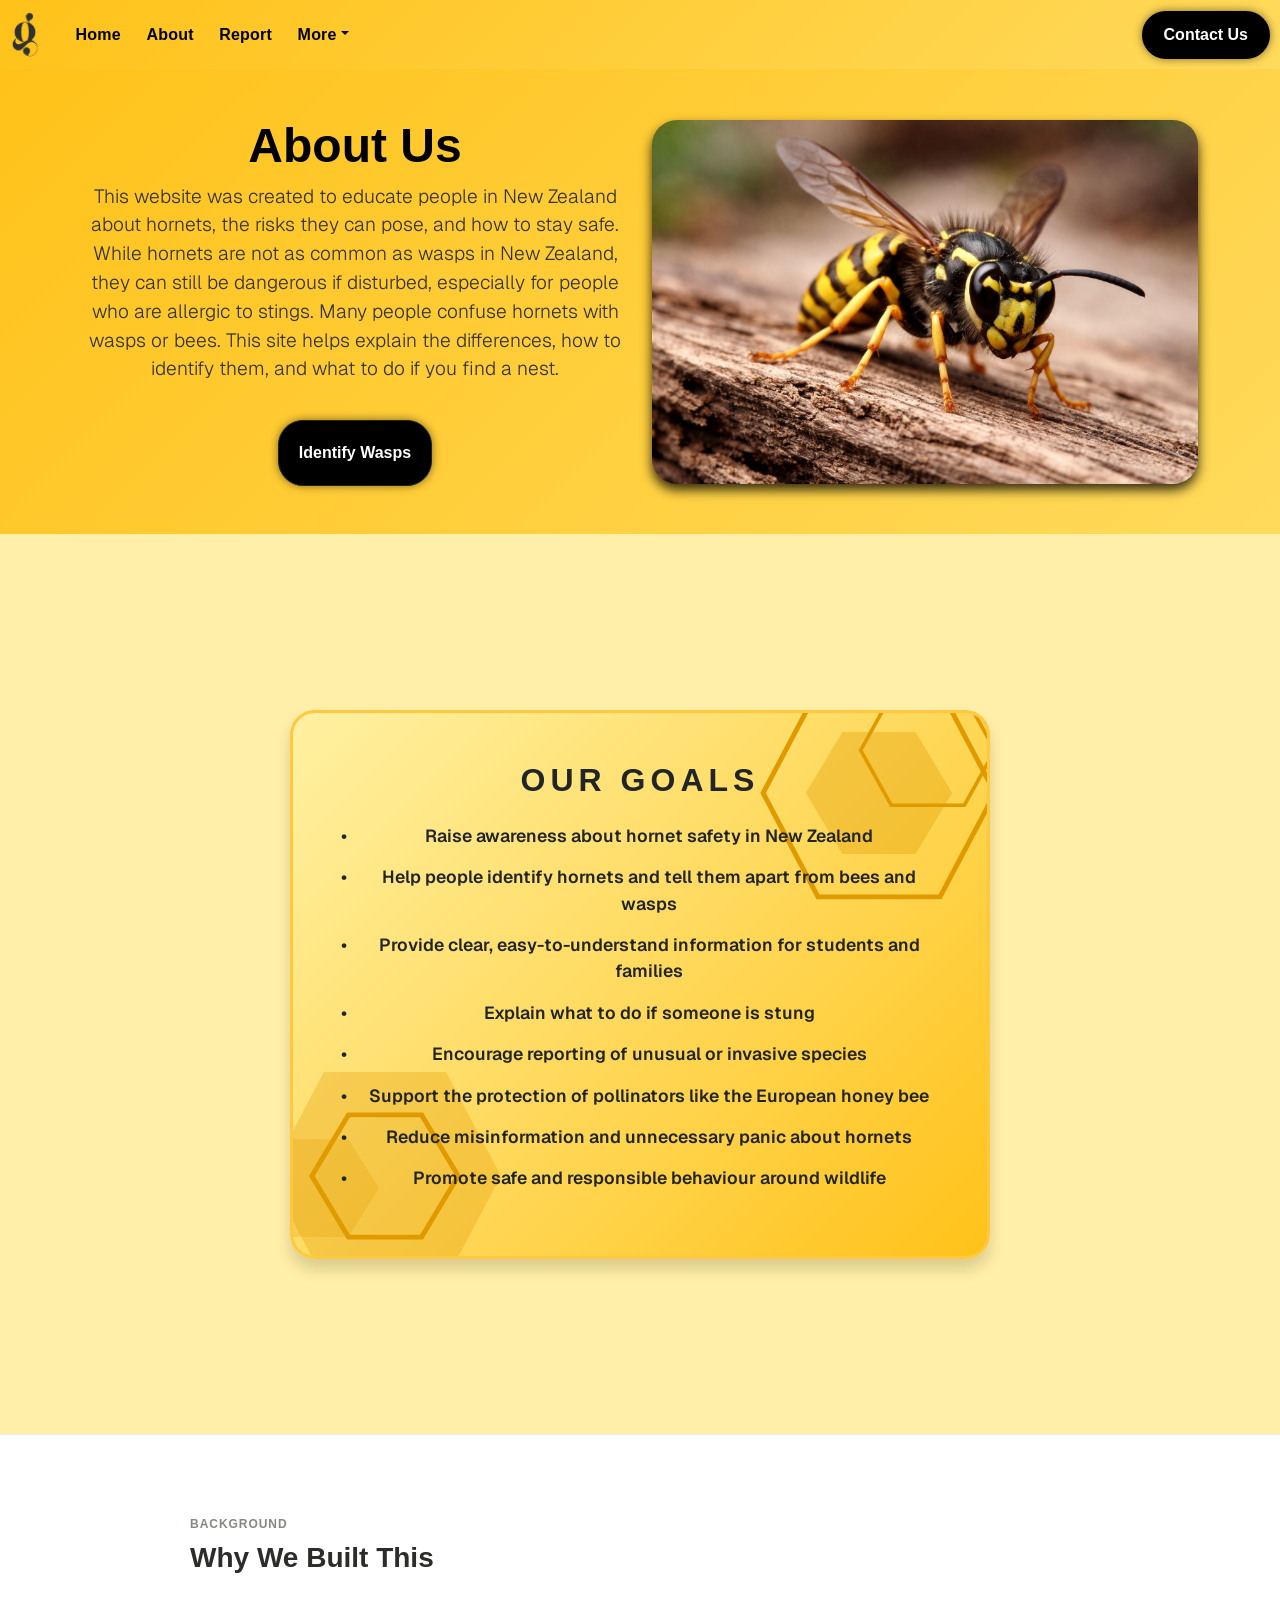
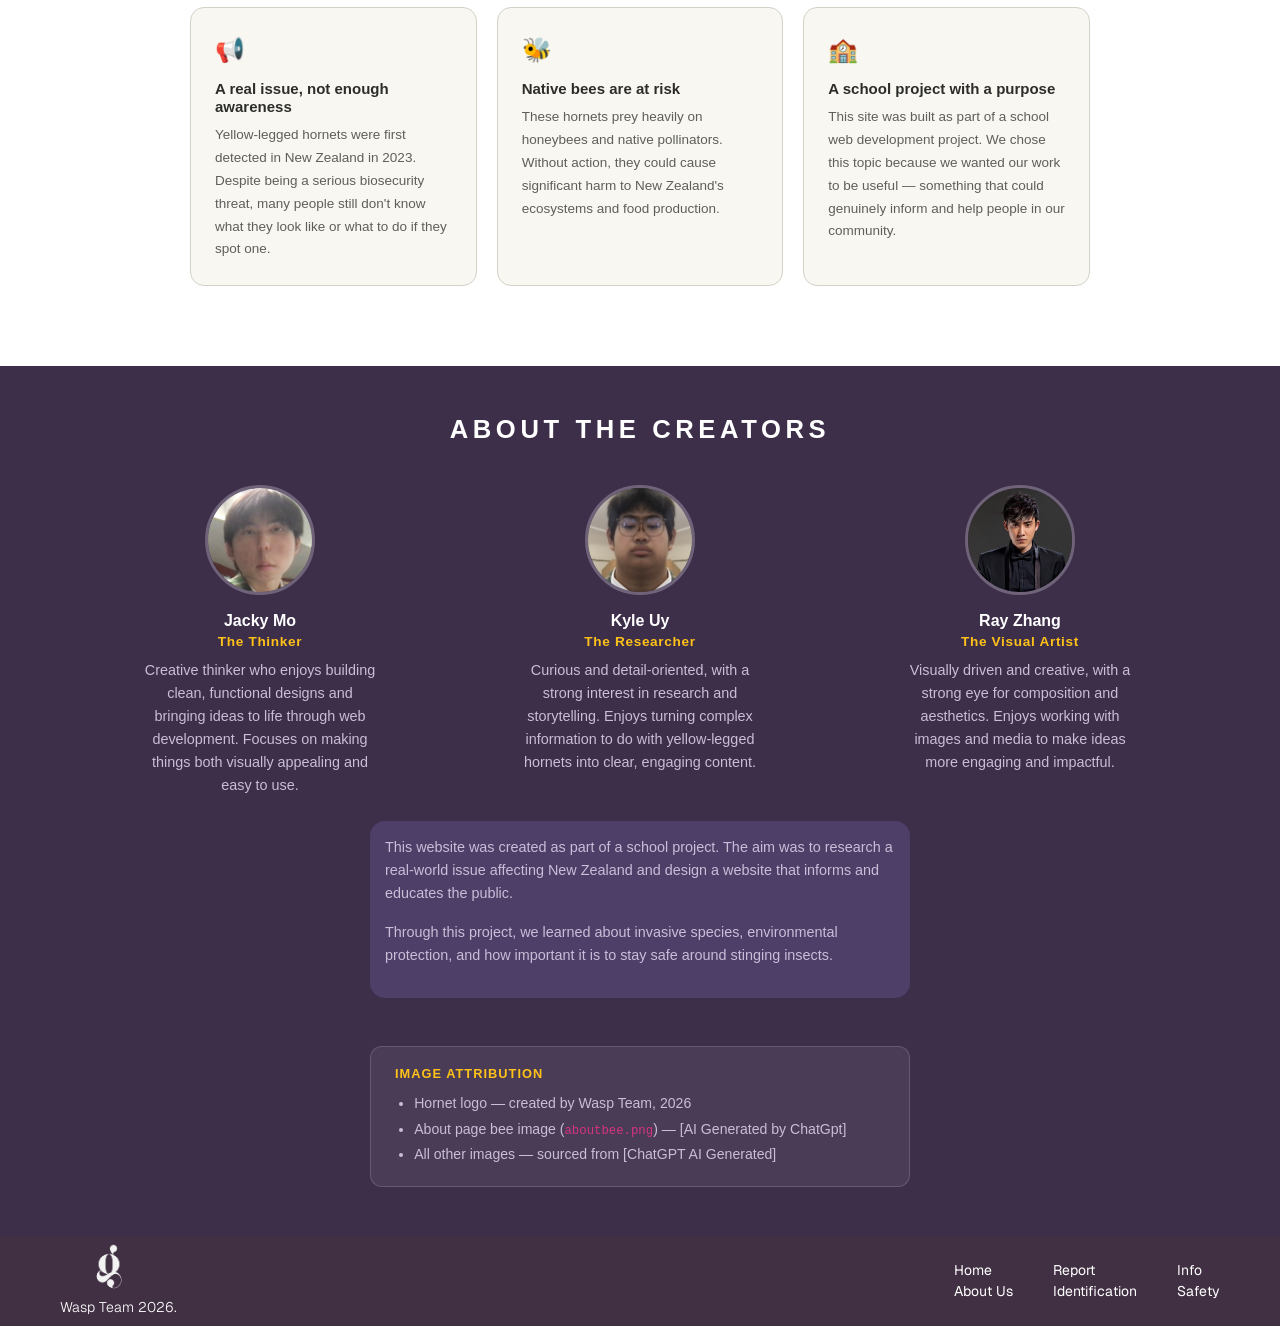
==== commit 4292a065: "Why we built this section made" ====
--- a/about.html
+++ b/about.html
@@ -81,6 +81,35 @@
   </div>
 </div>
 <!-- goals -->
+
+<!-- Why We Built This -->
+<section class="why-section">
+  <div class="container">
+    <div class="why-inner">
+      <p class="why-label">Background</p>
+      <h2 class="why-heading">Why We Built This</h2>
+      <div class="why-grid">
+        <div class="why-card">
+          <div class="why-icon">📢</div>
+          <h5>A real issue, not enough awareness</h5>
+          <p>Yellow-legged hornets were first detected in New Zealand in 2023. Despite being a serious biosecurity threat, many people still don't know what they look like or what to do if they spot one.</p>
+        </div>
+        <div class="why-card">
+          <div class="why-icon">🐝</div>
+          <h5>Native bees are at risk</h5>
+          <p>These hornets prey heavily on honeybees and native pollinators. Without action, they could cause significant harm to New Zealand's ecosystems and food production.</p>
+        </div>
+        <div class="why-card">
+          <div class="why-icon">🏫</div>
+          <h5>A school project with a purpose</h5>
+          <p>This site was built as part of a school web development project. We chose this topic because we wanted our work to be useful — something that could genuinely inform and help people in our community.</p>
+        </div>
+      </div>
+    </div>
+  </div>
+</section>
+<!-- Why We Built This -->
+
   <title>About the Creators</title>
    <section class="creators-section">
   <div class="container">
@@ -145,7 +174,7 @@
                 <p class="mb-0 small fw-light text-center text-md-start">Wasp Team 2026.</p>
             </div>
 
-            <!-- Spacer for layout on medium+ screens -->
+            <!-- Spacer for laayout-->
             <div class="col-md d-none d-md-block"></div>
             <!-- Footer navigation links -->
             <div class="col-12 col-md-auto">
@@ -162,7 +191,7 @@
                         <a href="#" class="d-block text-decoration-none text-white small">Report</a>
                         <a href="#" class="d-block text-decoration-none text-white small">Identification</a>
                     </div>
-                    <!-- Third group of links -->
+                    <!-- Third grop of links -->
                     <hr class="w-100 d-md-none border-light opacity-50 my-2">
                     <div class="border-md-start ps-md-4 py-md-1">
                         <a href="#" class="d-block text-decoration-none text-white small">Info</a>
--- a/stylesheet.css
+++ b/stylesheet.css
@@ -203,7 +203,7 @@
 }
 
 .hero-banner-img {
-  max-height: 400;
+  max-height: 400px;
 }
 
 /* Button styles */
@@ -321,9 +321,7 @@
 }
 
 .quicklinks-box h5 {
-    color: #413043;
     font-weight: 800;
-    font-size: 1.3rem;
     letter-spacing: 1px;
 }
 
@@ -488,9 +486,6 @@
 .history-img:hover {
   transform: scale(1.03);
 }
-
-
-
 
 
 .bannerbee-image img {
@@ -971,7 +966,7 @@
   border: 1px solid rgba(255, 255, 255, 0.15);
   border-radius: 12px;
   padding: 1.2rem 1.5rem;
-  max-width: 620px;
+  max-width: 540px;
   margin: 0 auto;
 }
 
@@ -990,4 +985,133 @@
   line-height: 1.8;
   padding-left: 1.2rem;
   margin: 0;
+}
+
+/* ===== REPORT CTA SECTION ===== */
+/* Sits directly below the biosecurity section as its own dedicated band */
+.report-cta-section {
+  background-color: #ffefa8;
+  border-top: 1px solid #f0d870;
+  padding: 4rem 1.5rem;
+}
+
+.report-cta-inner {
+  max-width: 620px;
+  margin: 0 auto;
+}
+
+.report-cta-label {
+  font-size: 12px;
+  font-weight: 600;
+  letter-spacing: 0.08em;
+  text-transform: uppercase;
+  color: #888048;
+  margin-bottom: 8px;
+}
+
+.report-cta-heading {
+  font-size: 28px;
+  font-weight: 800;
+  color: #2C2C2A;
+  margin-bottom: 0.8rem;
+}
+
+.report-cta-desc {
+  font-size: 15px;
+  color: #5F5E5A;
+  line-height: 1.7;
+  margin-bottom: 1.5rem;
+}
+
+.report-cta-btn {
+  background: #000000;
+  color: #fff;
+  border: none;
+  border-radius: 25px;
+  padding: 14px 36px;
+  font-size: 15px;
+  font-weight: 700;
+  cursor: pointer;
+  text-decoration: none;
+  display: inline-block;
+  transition: background 0.2s, color 0.2s, transform 0.2s;
+  box-shadow: 0 4px 14px rgba(0, 0, 0, 0.2);
+}
+
+.report-cta-btn:hover {
+  background: #1a1a1a;
+  color: #FFC219;
+  transform: scale(1.04);
+}
+
+.report-cta-hint {
+  font-size: 13px;
+  color: #888048;
+  margin-top: 10px;
+}
+
+/* ===== WHY WE BUILT THIS SECTION ===== */
+.why-section {
+  background-color: #ffffff;
+  padding: 5rem 1.5rem;
+  border-top: 1px solid #ebebeb;
+}
+
+.why-inner {
+  max-width: 900px;
+  margin: 0 auto;
+}
+
+.why-label {
+  font-size: 12px;
+  font-weight: 600;
+  letter-spacing: 0.08em;
+  text-transform: uppercase;
+  color: #888780;
+  margin-bottom: 8px;
+}
+
+.why-heading {
+  font-size: 28px;
+  font-weight: 800;
+  color: #2C2C2A;
+  margin-bottom: 2rem;
+}
+
+.why-grid {
+  display: grid;
+  grid-template-columns: repeat(auto-fit, minmax(240px, 1fr));
+  gap: 1.25rem;
+}
+
+.why-card {
+  background: #f8f7f2;
+  border: 0.5px solid #d3d1c7;
+  border-radius: 14px;
+  padding: 1.5rem;
+  transition: box-shadow 0.2s, transform 0.2s;
+}
+
+.why-card:hover {
+  box-shadow: 0 6px 20px rgba(0,0,0,0.09);
+  transform: translateY(-3px);
+}
+
+.why-icon {
+  font-size: 24px;
+  margin-bottom: 0.75rem;
+}
+
+.why-card h5 {
+  font-size: 15px;
+  font-weight: 700;
+  color: #2C2C2A;
+  margin-bottom: 0.5rem;
+}
+
+.why-card p {
+  font-size: 13.5px;
+  color: #5F5E5A;
+  line-height: 1.7;
+  margin: 0;
 }
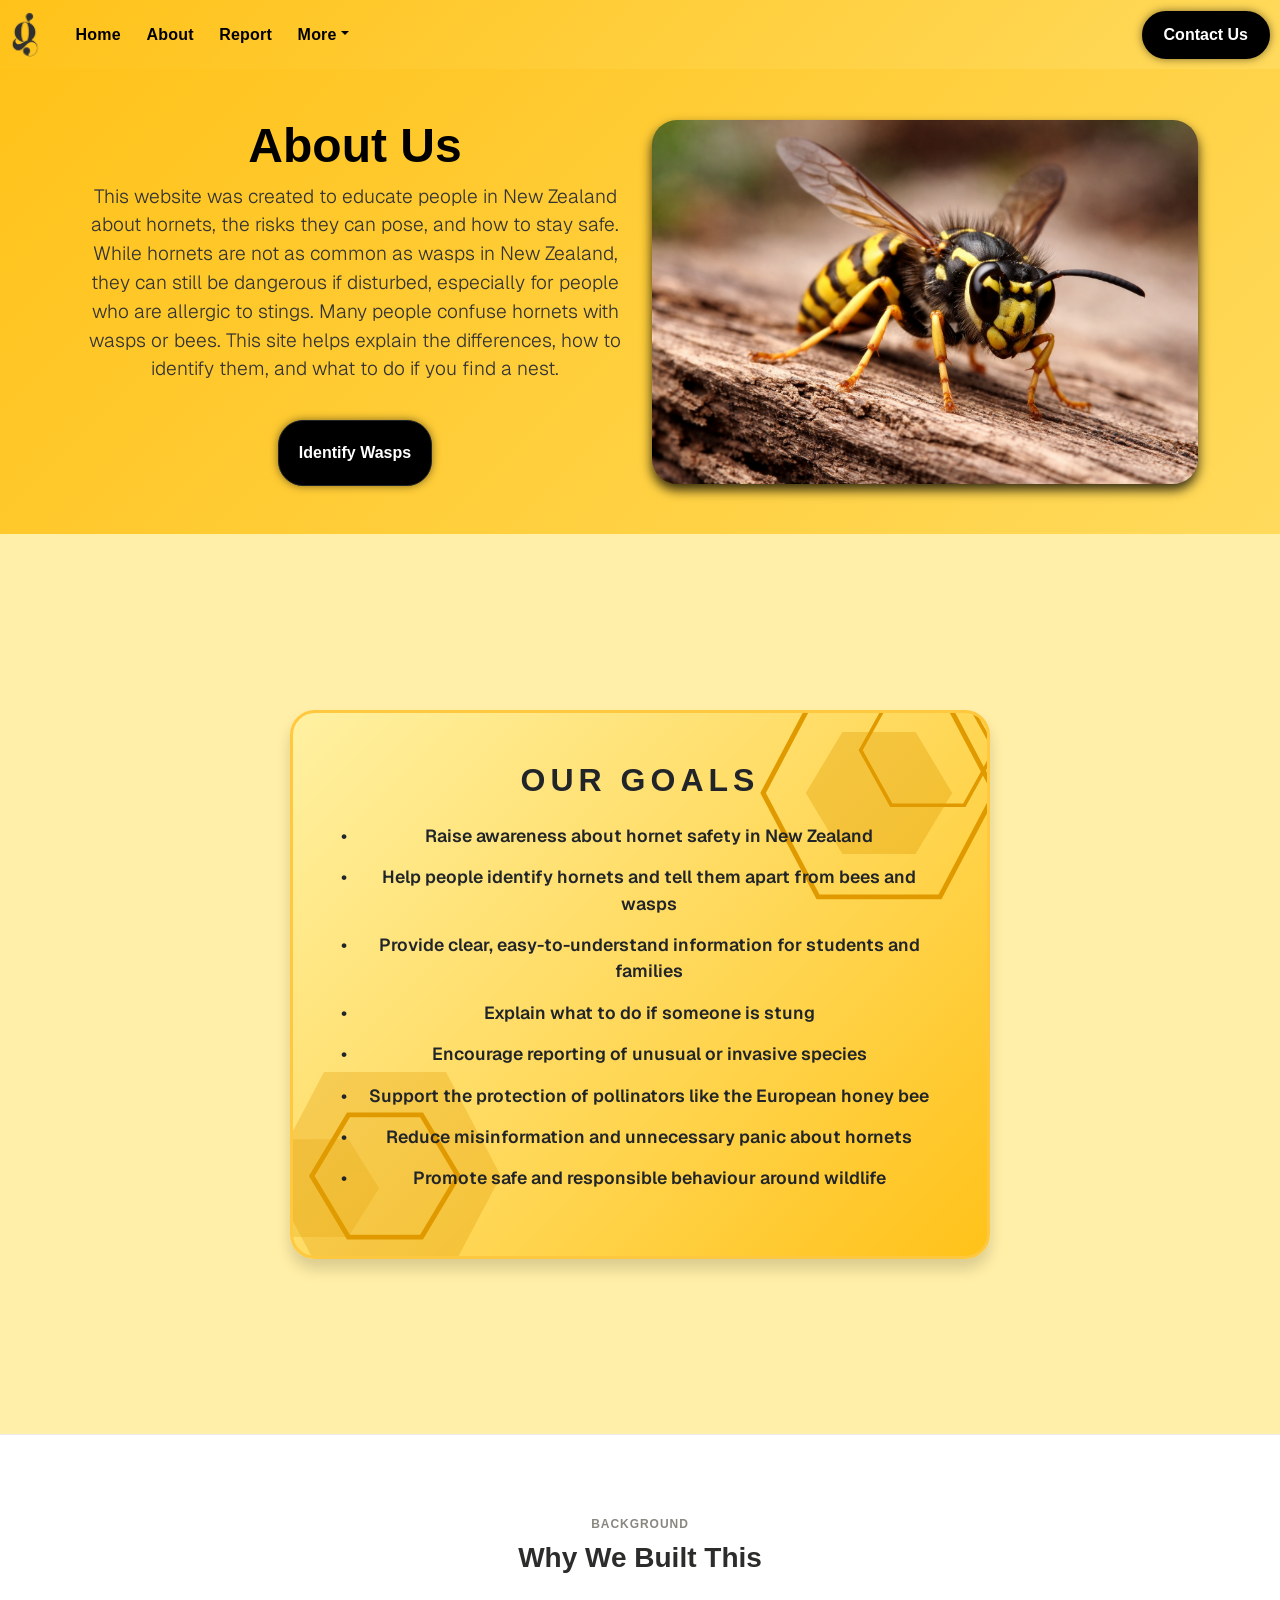
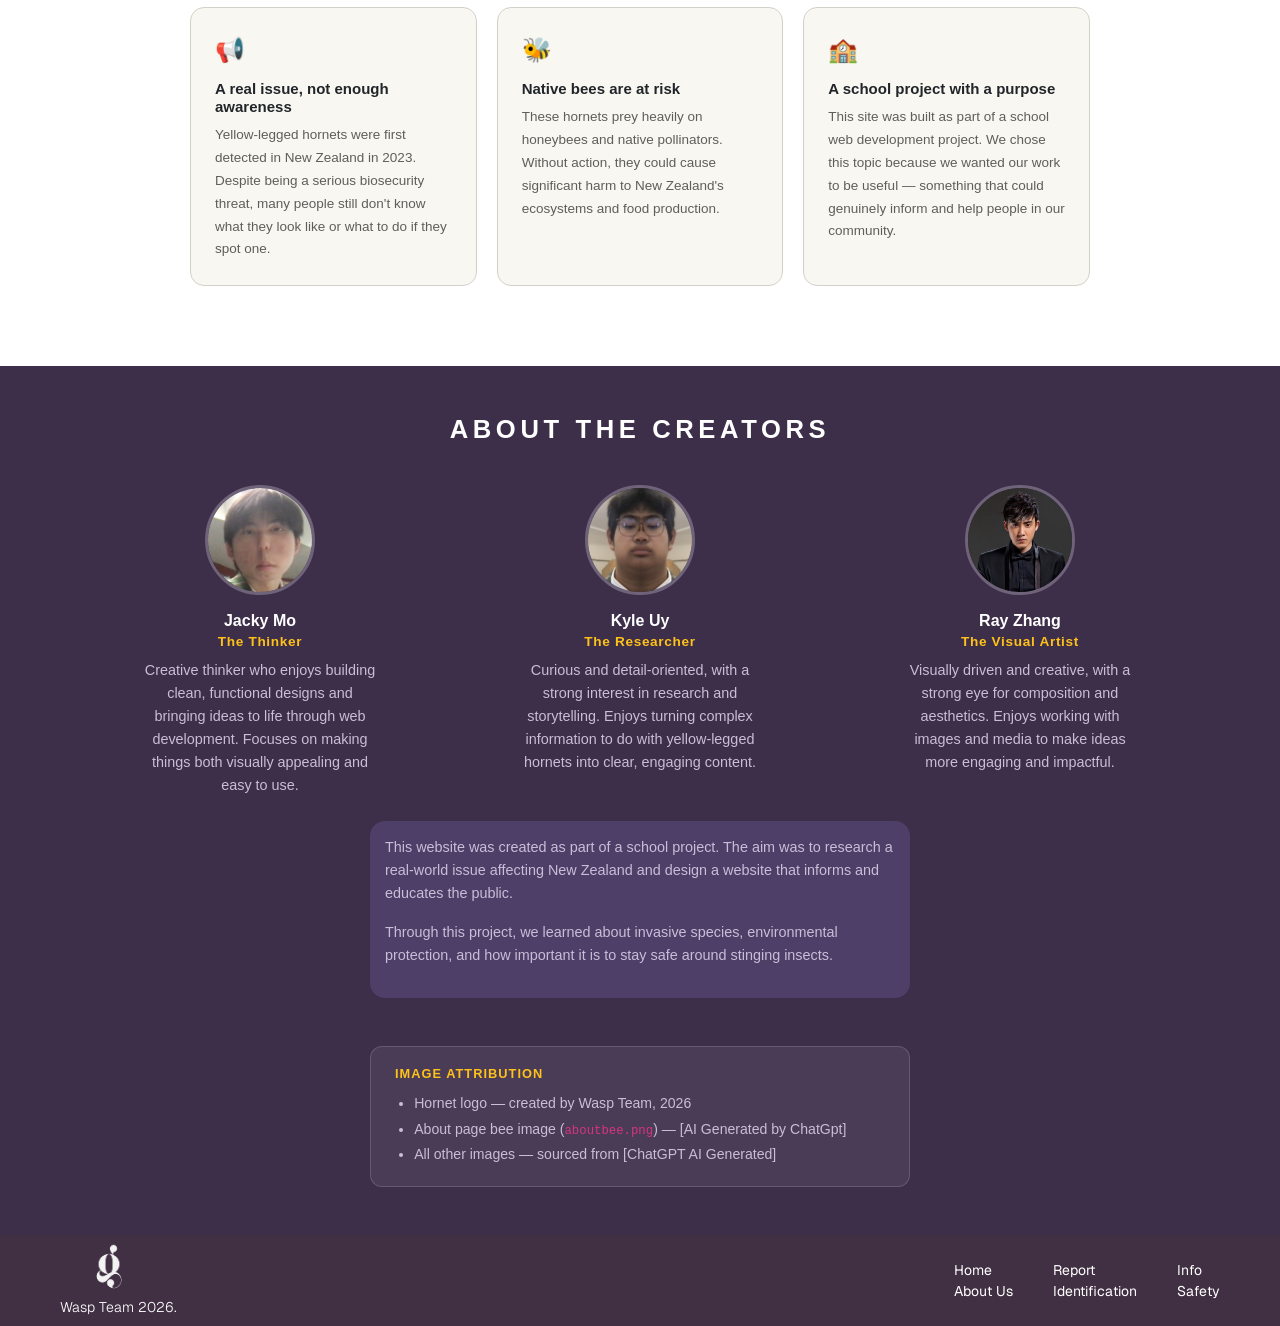
==== commit f3f3463d: "fixed dropdown menu not working on index" ====
--- a/about.html
+++ b/about.html
@@ -13,7 +13,7 @@
     <!-- nav -->
     <nav class="navbar navbar-expand-lg navbar-light">
         <a class="bannerbee" href="#">
-            <img src="Images/Hornet-Logo-Black.png" width="50" height="50" class="d-inline-block align-text-top me-2">
+            <img src="Images/Hornet-Logo-Black.png" width="50" height="50" class="d-inline-block align-text-top me-2" alt="Hornet logo">
         </a>
 
             <button class="navbar-toggler" type="button" data-bs-toggle="collapse"
@@ -91,17 +91,17 @@
       <div class="why-grid">
         <div class="why-card">
           <div class="why-icon">📢</div>
-          <h5>A real issue, not enough awareness</h5>
+          <h3>A real issue, not enough awareness</h3>
           <p>Yellow-legged hornets were first detected in New Zealand in 2023. Despite being a serious biosecurity threat, many people still don't know what they look like or what to do if they spot one.</p>
         </div>
         <div class="why-card">
           <div class="why-icon">🐝</div>
-          <h5>Native bees are at risk</h5>
+          <h3>Native bees are at risk</h3>
           <p>These hornets prey heavily on honeybees and native pollinators. Without action, they could cause significant harm to New Zealand's ecosystems and food production.</p>
         </div>
         <div class="why-card">
           <div class="why-icon">🏫</div>
-          <h5>A school project with a purpose</h5>
+          <h3>A school project with a purpose</h3>
           <p>This site was built as part of a school web development project. We chose this topic because we wanted our work to be useful — something that could genuinely inform and help people in our community.</p>
         </div>
       </div>
@@ -110,7 +110,6 @@
 </section>
 <!-- Why We Built This -->
 
-  <title>About the Creators</title>
    <section class="creators-section">
   <div class="container">
 
@@ -120,22 +119,22 @@
     <div class="row justify-content-center g-4 mb-4">
 
       <div class="col-12 col-sm-6 col-md-4 text-center">
-        <img src="Images/jackymo.png" alt="Jacky Mo" class="creator-img mb-3" />
-        <h5 class="creator-name">Jacky Mo</h5>
+        <img src="Images/jackymo.png" alt="Jacky Mo" class="creator-img mb-3">
+        <h3 class="creator-name">Jacky Mo</h3>
         <p class="creator-role">The Thinker</p>
         <p class="creator-bio">Creative thinker who enjoys building clean, functional designs and bringing ideas to life through web development. Focuses on making things both visually appealing and easy to use.</p>
       </div>
 
       <div class="col-12 col-sm-6 col-md-4 text-center">
-        <img src="Images/kyleuy.png" alt="Kyle Uy" class="creator-img mb-3" />
-        <h5 class="creator-name">Kyle Uy</h5>
+        <img src="Images/kyleuy.png" alt="Kyle Uy" class="creator-img mb-3">
+        <h3 class="creator-name">Kyle Uy</h3>
         <p class="creator-role">The Researcher</p>
         <p class="creator-bio">Curious and detail-oriented, with a strong interest in research and storytelling. Enjoys turning complex information to do with yellow-legged hornets into clear, engaging content.</p>
       </div>
 
       <div class="col-12 col-sm-6 col-md-4 text-center">
-        <img src="Images/rayzhang.png" alt="Ray Zhang" class="creator-img mb-3" />
-        <h5 class="creator-name">Ray Zhang</h5>
+        <img src="Images/rayzhang.png" alt="Ray Zhang" class="creator-img mb-3">
+        <h3 class="creator-name">Ray Zhang</h3>
         <p class="creator-role">The Visual Artist</p>
         <p class="creator-bio">Visually driven and creative, with a strong eye for composition and aesthetics. Enjoys working with images and media to make ideas more engaging and impactful.</p>
       </div>
@@ -154,7 +153,7 @@
 
     <!-- Image Attribution -->
     <div class="image-attribution-box">
-      <h6 class="attribution-title">Image Attribution</h6>
+      <h3 class="attribution-title">Image Attribution</h3>
       <ul class="attribution-list">
         <li>Hornet logo — created by Wasp Team, 2026</li>
         <li>About page bee image (<code>aboutbee.png</code>) — [AI Generated by ChatGpt]</li>
--- a/stylesheet.css
+++ b/stylesheet.css
@@ -320,7 +320,7 @@
     border-radius: 20px;
 }
 
-.quicklinks-box h5 {
+.quicklinks-box h3 {
     font-weight: 800;
     letter-spacing: 1px;
 }
@@ -1069,6 +1069,7 @@
   text-transform: uppercase;
   color: #888780;
   margin-bottom: 8px;
+  text-align: center;
 }
 
 .why-heading {
@@ -1076,6 +1077,7 @@
   font-weight: 800;
   color: #2C2C2A;
   margin-bottom: 2rem;
+  text-align: center;
 }
 
 .why-grid {
@@ -1101,6 +1103,10 @@
   font-size: 24px;
   margin-bottom: 0.75rem;
 }
+.why-section h3{
+  font-size: 15px;
+  font-weight: 600;
+}
 
 .why-card h5 {
   font-size: 15px;
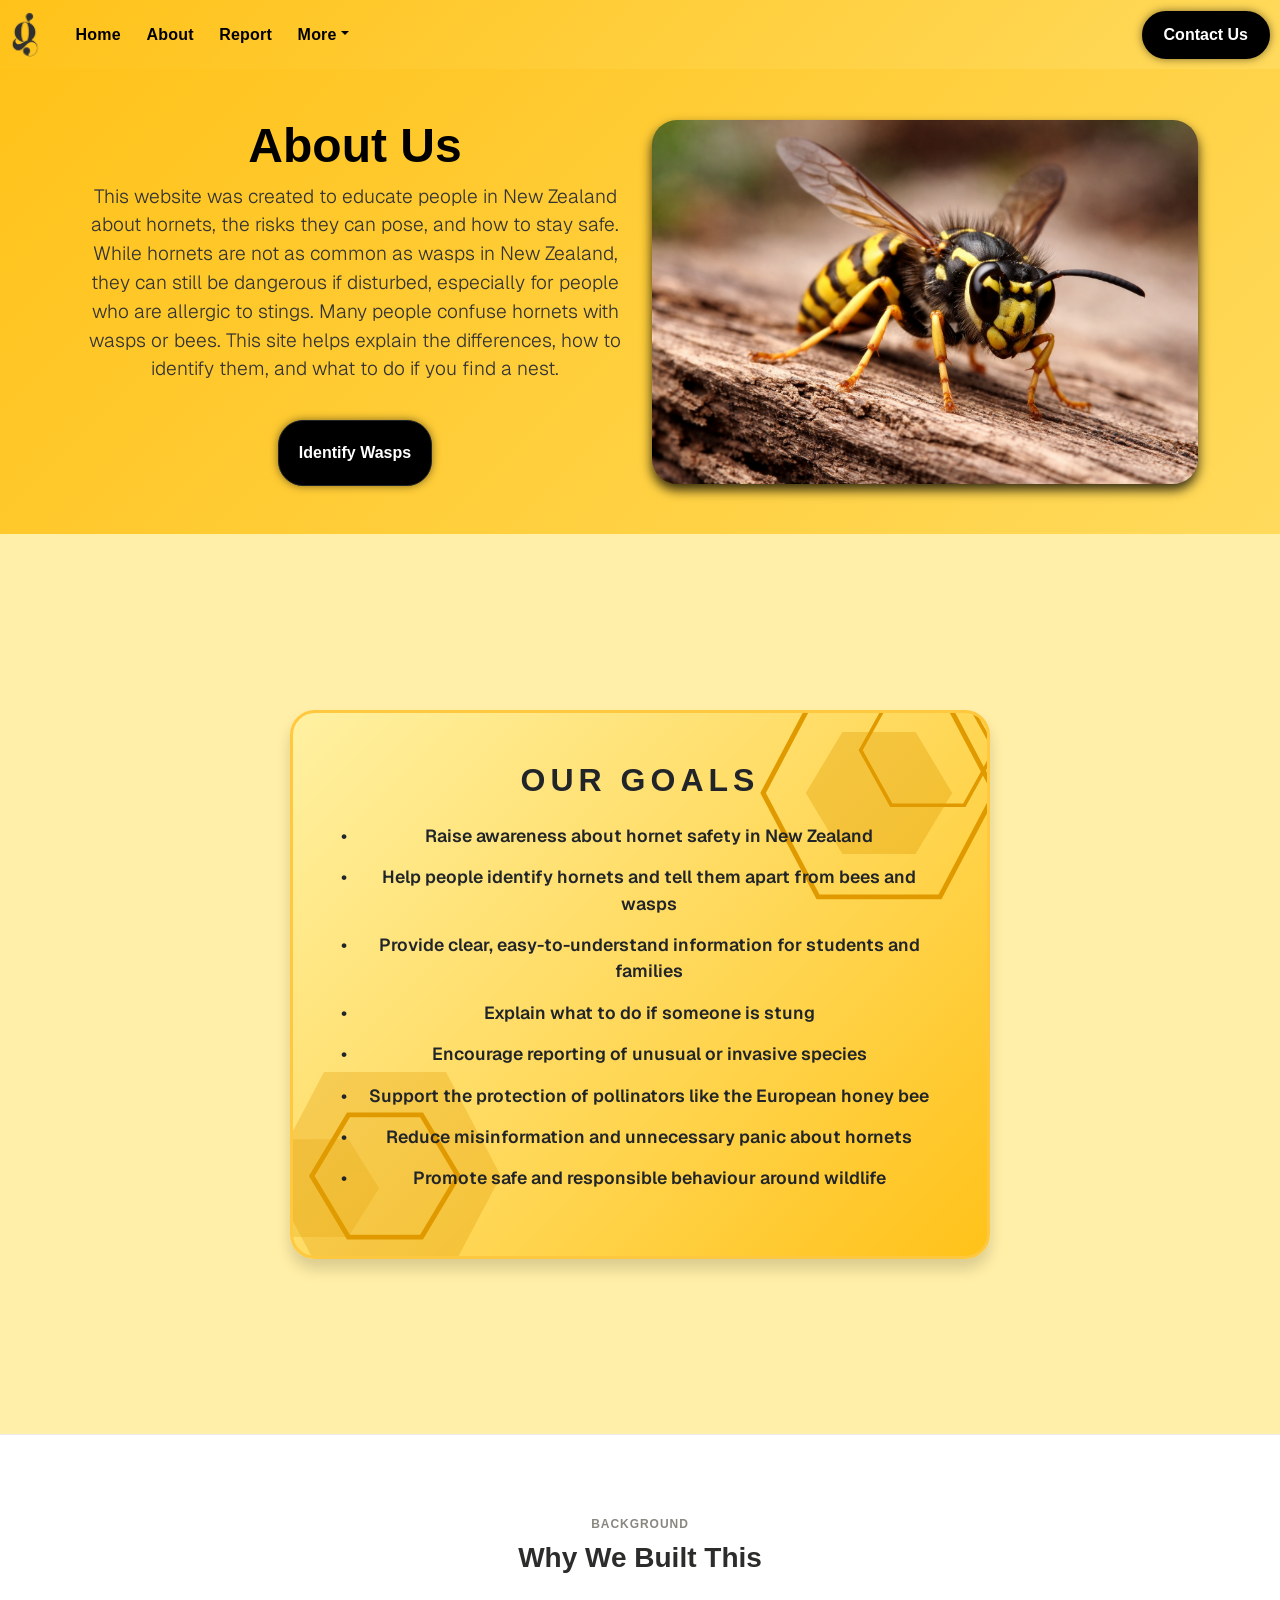
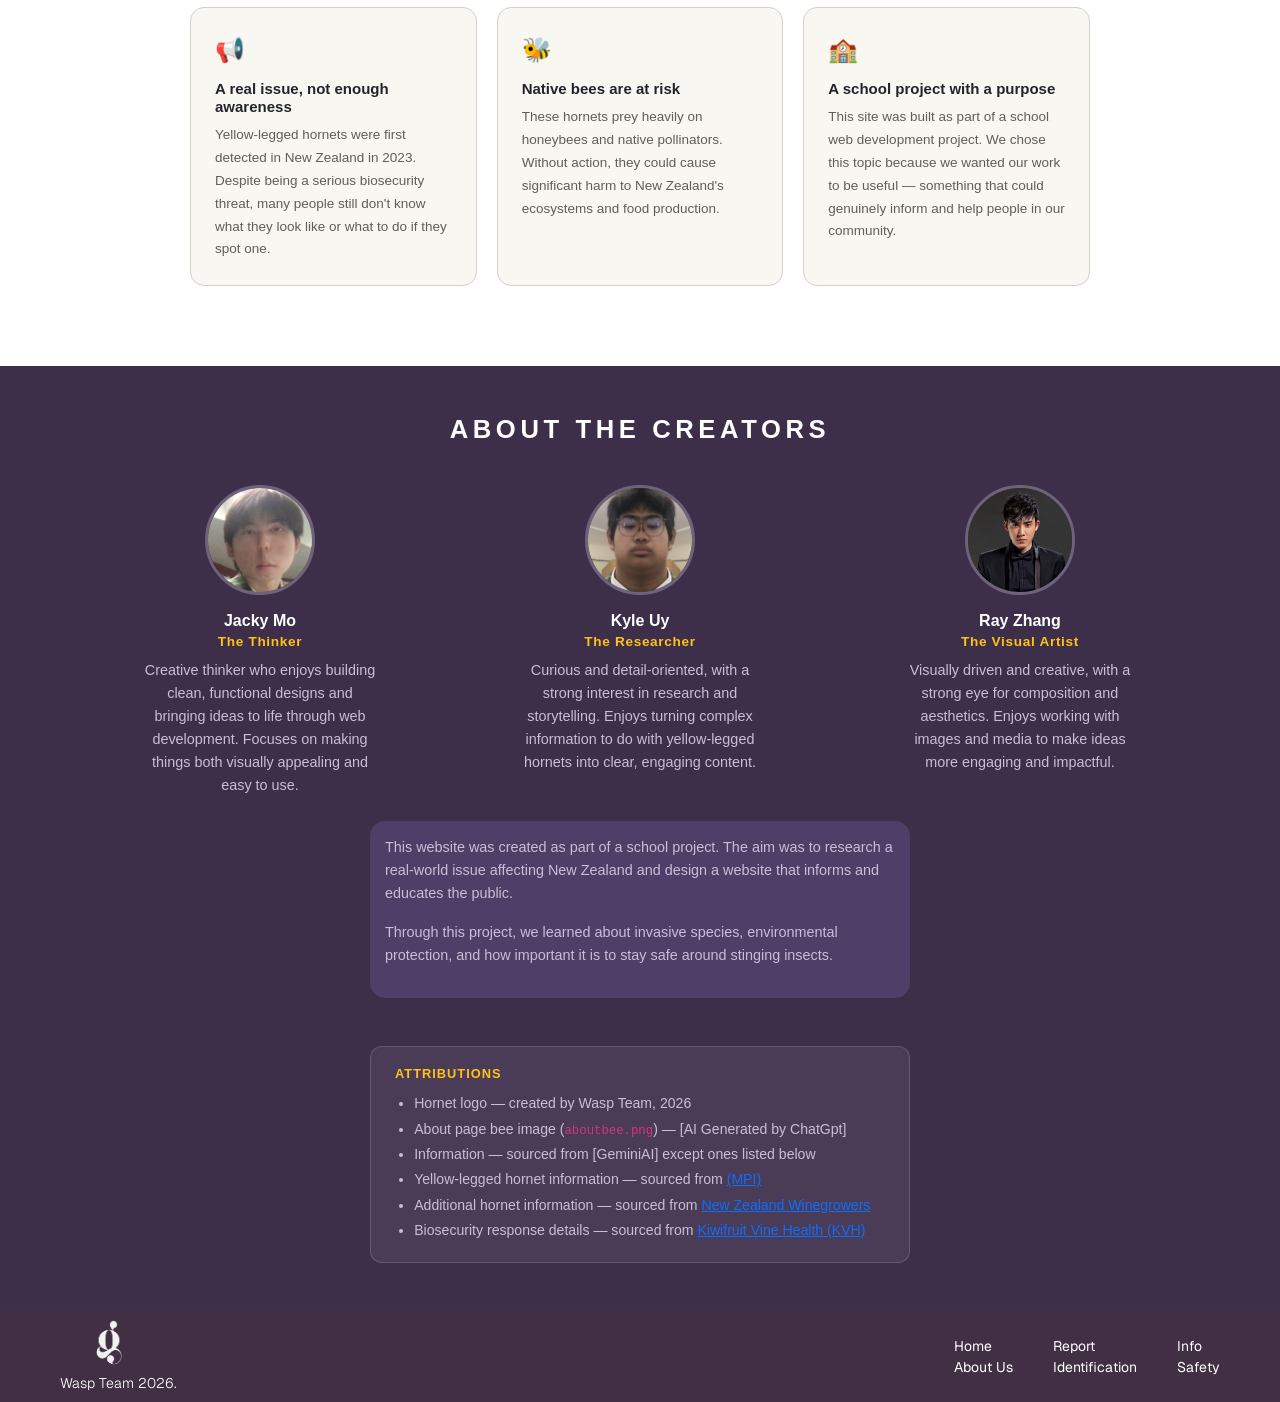
==== commit d70058cc: "attribute section updated on about page, gives credits to all information on the website" ====
--- a/about.html
+++ b/about.html
@@ -153,11 +153,14 @@
 
     <!-- Image Attribution -->
     <div class="image-attribution-box">
-      <h3 class="attribution-title">Image Attribution</h3>
+      <h3 class="attribution-title">Attributions</h3>
       <ul class="attribution-list">
         <li>Hornet logo — created by Wasp Team, 2026</li>
         <li>About page bee image (<code>aboutbee.png</code>) — [AI Generated by ChatGpt]</li>
-        <li>All other images — sourced from [ChatGPT AI Generated]</li>
+        <li>Information — sourced from [GeminiAI] except ones listed below</li>
+        <li>Yellow-legged hornet information — sourced from <a href="https://www.mpi.govt.nz/biosecurity/exotic-pests-and-diseases-in-new-zealand/active-biosecurity-responses-to-pests-and-diseases/yellow-legged-hornets-in-auckland">(MPI)</a></li>
+<li>Additional hornet information — sourced from <a href="https://www.nzwine.com/en/sustainability/biosecurity/yellow-legged-hornet/">New Zealand Winegrowers</a></li>
+<li>Biosecurity response details — sourced from <a href="https://kvh.org.nz/biosecurity/yellow-legged-hornet">Kiwifruit Vine Health (KVH)</a></li>
       </ul>
     </div>
 
